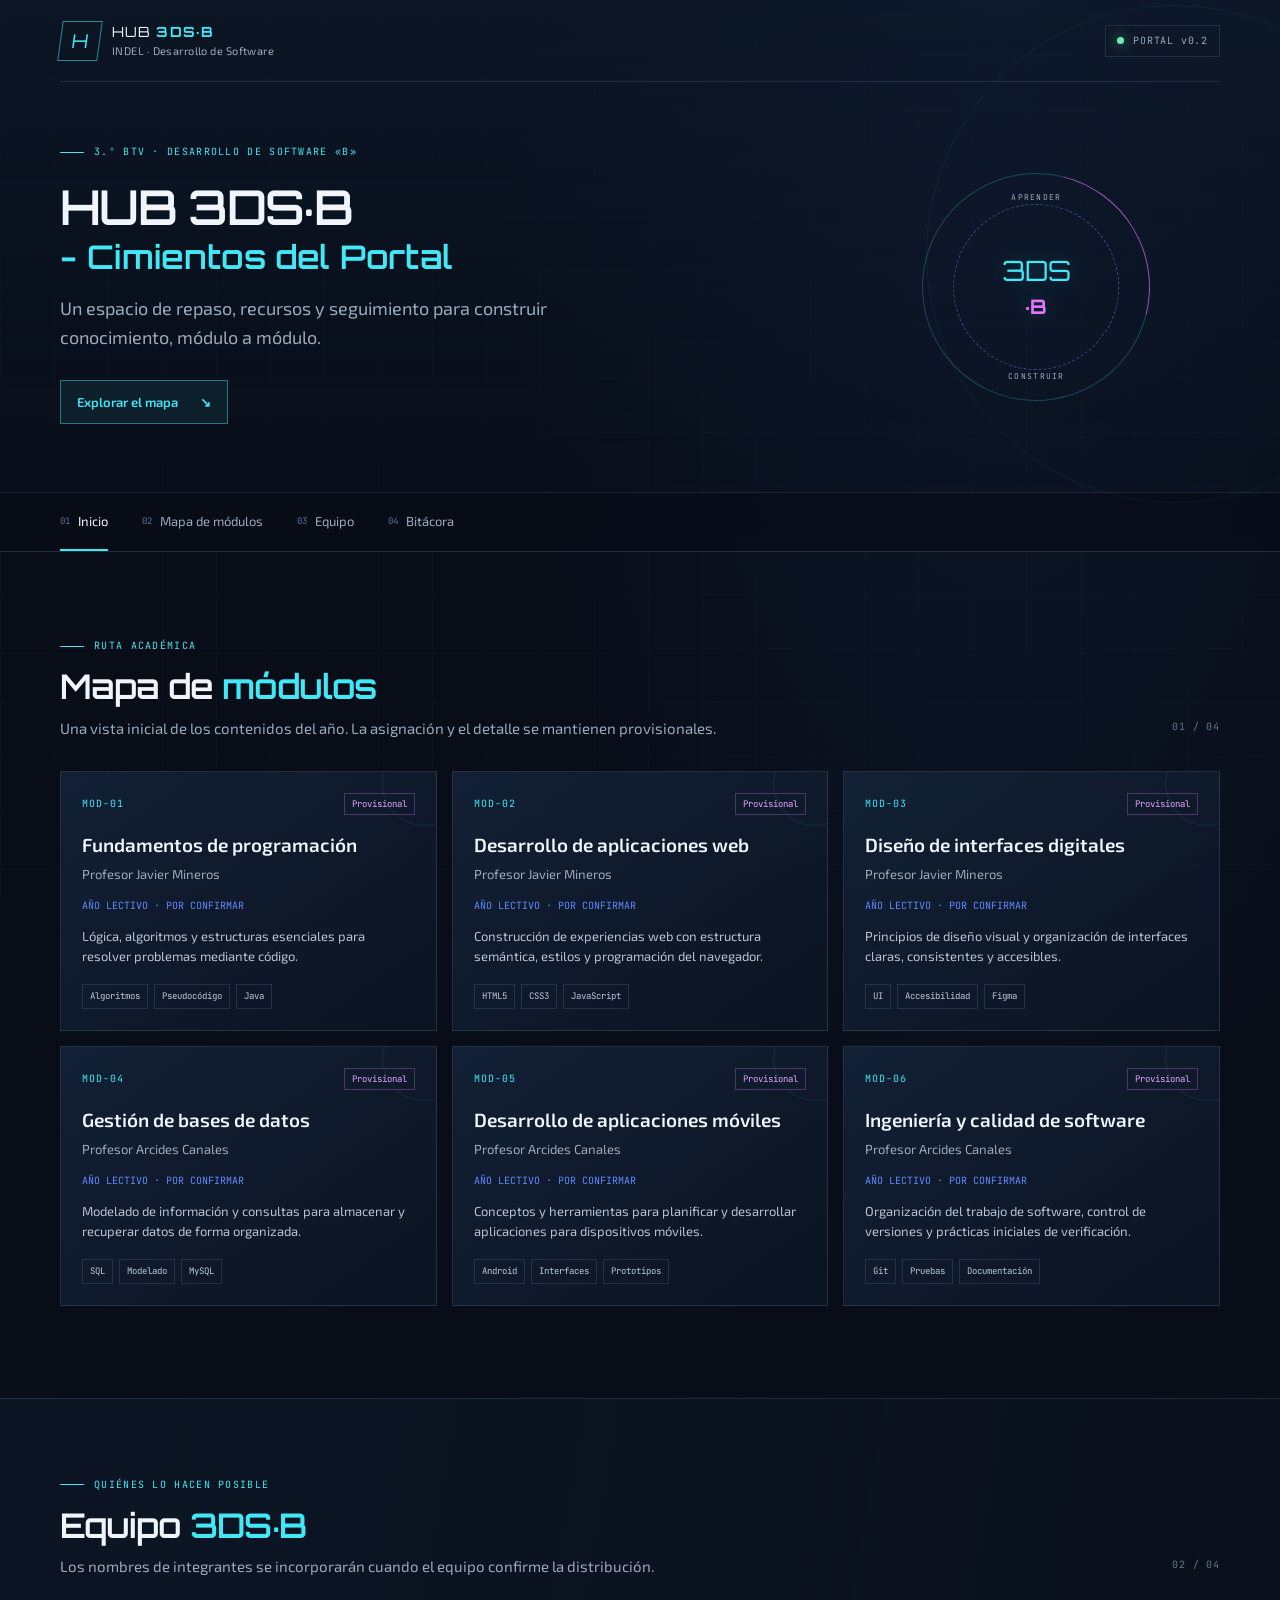
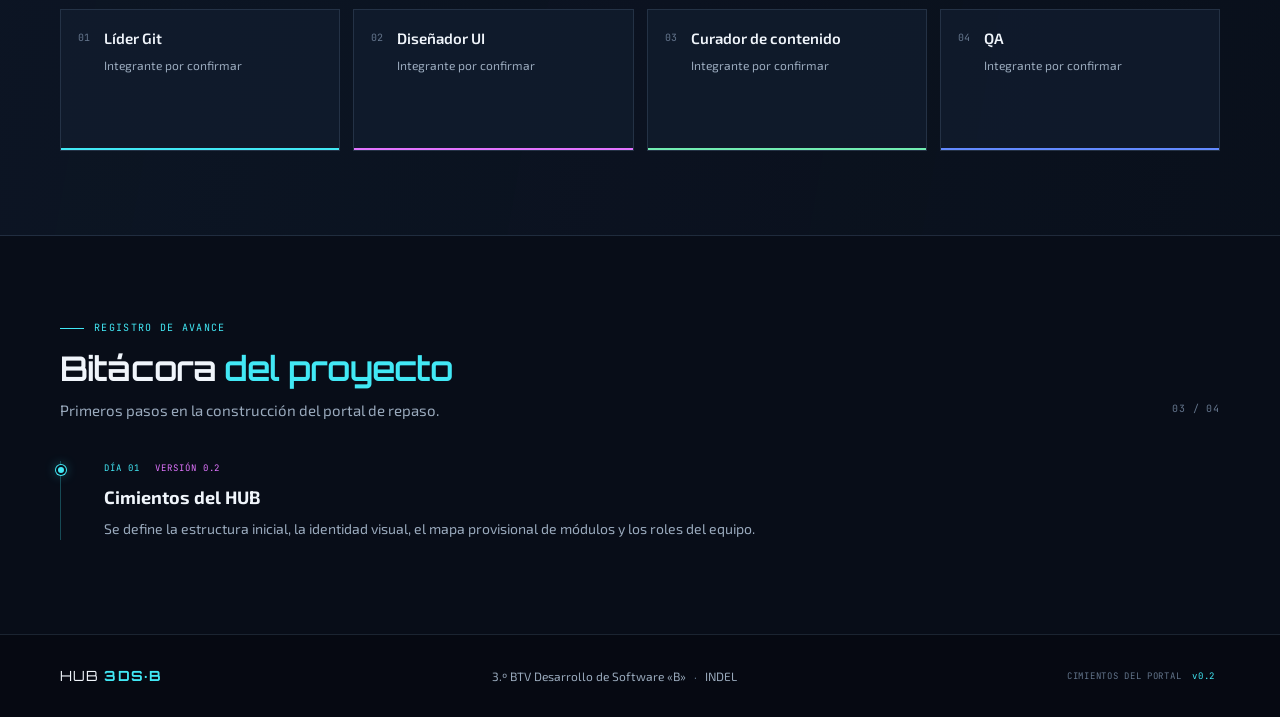
==== index.html @ ce1f5f28 "feat: crea portal Cimientos del HUB v0.2" ====
<!doctype html>
<html lang="es">
<head>
  <meta charset="utf-8">
  <meta name="viewport" content="width=device-width, initial-scale=1">
  <meta name="description" content="Portal de repaso y mapa de módulos para 3.º BTV Desarrollo de Software B, INDEL.">
  <meta name="theme-color" content="#080d18">
  <title>HUB 3DS·B - Cimientos del Portal</title>
  <link rel="preconnect" href="https://fonts.googleapis.com">
  <link rel="preconnect" href="https://fonts.gstatic.com" crossorigin>
  <link href="https://fonts.googleapis.com/css2?family=Exo+2:wght@400;500;600;700;800&family=JetBrains+Mono:wght@400;500;600&family=Orbitron:wght@500;600;700&display=swap" rel="stylesheet">
  <link rel="stylesheet" href="css/styles.css">
  <script src="data/modulos.js" defer></script>
  <script src="js/app.js" defer></script>
</head>
<body>
  <header class="site-header" id="inicio">
    <div class="topbar shell">
      <a class="brand" href="#inicio" aria-label="HUB 3DS·B, inicio">
        <span class="brand-mark" aria-hidden="true">H</span>
        <span class="brand-copy">
          <span class="brand-name">HUB <strong>3DS·B</strong></span>
          <span class="brand-school">INDEL · Desarrollo de Software</span>
        </span>
      </a>
      <span class="version-chip"><span class="status-dot" aria-hidden="true"></span> PORTAL v0.2</span>
    </div>

    <div class="hero shell">
      <div class="hero-copy">
        <p class="eyebrow"><span class="eyebrow-line" aria-hidden="true"></span> 3.º BTV · DESARROLLO DE SOFTWARE «B»</p>
        <h1>HUB 3DS·B <span>- Cimientos del Portal</span></h1>
        <p class="hero-intro">Un espacio de repaso, recursos y seguimiento para construir conocimiento, módulo a módulo.</p>
        <a class="primary-link" href="#mapa-modulos">Explorar el mapa <span aria-hidden="true">↘</span></a>
      </div>
      <div class="hero-orbit" aria-hidden="true">
        <div class="orbit orbit-outer"></div>
        <div class="orbit orbit-inner"></div>
        <span class="orbit-core">3DS<br><b>·B</b></span>
        <span class="orbit-label orbit-label-top">APRENDER</span>
        <span class="orbit-label orbit-label-bottom">CONSTRUIR</span>
      </div>
    </div>

    <nav class="main-nav" aria-label="Navegación principal">
      <div class="shell nav-inner">
        <a class="nav-link active" href="#inicio"><span>01</span> Inicio</a>
        <a class="nav-link" href="#mapa-modulos"><span>02</span> Mapa de módulos</a>
        <a class="nav-link" href="#equipo"><span>03</span> Equipo</a>
        <a class="nav-link" href="#bitacora"><span>04</span> Bitácora</a>
      </div>
    </nav>
  </header>

  <main>
    <section class="modules-section shell" id="mapa-modulos" aria-labelledby="modules-title">
      <div class="section-heading">
        <div>
          <p class="eyebrow"><span class="eyebrow-line" aria-hidden="true"></span> RUTA ACADÉMICA</p>
          <h2 id="modules-title">Mapa de <span>módulos</span></h2>
          <p class="section-description">Una vista inicial de los contenidos del año. La asignación y el detalle se mantienen provisionales.</p>
        </div>
        <span class="section-index" aria-hidden="true">01 / 04</span>
      </div>
      <div class="module-grid" id="contenedor-modulos" aria-live="polite">
        <p class="loading-message">Cargando módulos...</p>
      </div>
    </section>

    <section class="team-section" id="equipo" aria-labelledby="team-title">
      <div class="shell">
        <div class="section-heading">
          <div>
            <p class="eyebrow"><span class="eyebrow-line" aria-hidden="true"></span> QUIÉNES LO HACEN POSIBLE</p>
            <h2 id="team-title">Equipo <span>3DS·B</span></h2>
            <p class="section-description">Los nombres de integrantes se incorporarán cuando el equipo confirme la distribución.</p>
          </div>
          <span class="section-index" aria-hidden="true">02 / 04</span>
        </div>
        <div class="team-grid">
          <article class="team-card">
            <span class="team-number">01</span>
            <div><h3>Líder Git</h3><p>Integrante por confirmar</p></div>
            <span class="team-accent accent-cyan" aria-hidden="true"></span>
          </article>
          <article class="team-card">
            <span class="team-number">02</span>
            <div><h3>Diseñador UI</h3><p>Integrante por confirmar</p></div>
            <span class="team-accent accent-magenta" aria-hidden="true"></span>
          </article>
          <article class="team-card">
            <span class="team-number">03</span>
            <div><h3>Curador de contenido</h3><p>Integrante por confirmar</p></div>
            <span class="team-accent accent-green" aria-hidden="true"></span>
          </article>
          <article class="team-card">
            <span class="team-number">04</span>
            <div><h3>QA</h3><p>Integrante por confirmar</p></div>
            <span class="team-accent accent-blue" aria-hidden="true"></span>
          </article>
        </div>
      </div>
    </section>

    <section class="log-section shell" id="bitacora" aria-labelledby="log-title">
      <div class="section-heading">
        <div>
          <p class="eyebrow"><span class="eyebrow-line" aria-hidden="true"></span> REGISTRO DE AVANCE</p>
          <h2 id="log-title">Bitácora <span>del proyecto</span></h2>
          <p class="section-description">Primeros pasos en la construcción del portal de repaso.</p>
        </div>
        <span class="section-index" aria-hidden="true">03 / 04</span>
      </div>
      <ol class="timeline">
        <li class="timeline-entry">
          <span class="timeline-marker" aria-hidden="true"></span>
          <div class="timeline-meta"><span>DÍA 01</span><span>VERSIÓN 0.2</span></div>
          <h3>Cimientos del HUB</h3>
          <p>Se define la estructura inicial, la identidad visual, el mapa provisional de módulos y los roles del equipo.</p>
        </li>
      </ol>
    </section>
  </main>

  <footer class="site-footer">
    <div class="shell footer-inner">
      <a class="footer-brand" href="#inicio">HUB <strong>3DS·B</strong></a>
      <p>3.º BTV Desarrollo de Software «B» <span aria-hidden="true">·</span> INDEL</p>
      <p class="footer-version">CIMIENTOS DEL PORTAL <span>v0.2</span></p>
    </div>
  </footer>
</body>
</html>
---- css/styles.css ----
:root {
  color-scheme: dark;
  --color-bg: #080d18;
  --color-bg-soft: #0c1422;
  --color-surface: #101b2c;
  --color-surface-raised: #142238;
  --color-line: rgba(144, 176, 210, 0.16);
  --color-text: #f0f5fb;
  --color-muted: #9aaabd;
  --color-dim: #64758c;
  --color-cyan: #42e8f5;
  --color-blue: #638aff;
  --color-magenta: #e275ff;
  --color-green: #72edb2;
  --font-display: "Orbitron", "Exo 2", sans-serif;
  --font-body: "Exo 2", sans-serif;
  --font-mono: "JetBrains Mono", monospace;
  --shell-width: 1160px;
}

* {
  box-sizing: border-box;
}

html {
  scroll-behavior: smooth;
  scroll-padding-top: 24px;
}

body {
  min-width: 320px;
  margin: 0;
  background:
    radial-gradient(ellipse at 78% 6%, rgba(52, 94, 168, 0.13), transparent 31rem),
    var(--color-bg);
  color: var(--color-text);
  font-family: var(--font-body);
  font-size: 16px;
  line-height: 1.6;
}

body::before {
  position: fixed;
  z-index: -1;
  background-image: linear-gradient(rgba(107, 151, 196, 0.025) 1px, transparent 1px), linear-gradient(90deg, rgba(107, 151, 196, 0.025) 1px, transparent 1px);
  background-size: 54px 54px;
  content: "";
  inset: 0;
  pointer-events: none;
}

a {
  color: inherit;
}

.shell {
  width: min(var(--shell-width), calc(100% - 48px));
  margin-inline: auto;
}

.site-header {
  position: relative;
  overflow: hidden;
  border-bottom: 1px solid var(--color-line);
  background: linear-gradient(180deg, rgba(14, 26, 43, 0.68), rgba(8, 13, 24, 0.25));
}

.site-header::after {
  position: absolute;
  right: -9rem;
  bottom: 3rem;
  width: 31rem;
  height: 31rem;
  border: 1px solid rgba(66, 232, 245, 0.06);
  border-radius: 50%;
  content: "";
  pointer-events: none;
}

.topbar,
.nav-inner,
.footer-inner {
  display: flex;
  align-items: center;
  justify-content: space-between;
}

.topbar {
  min-height: 82px;
  border-bottom: 1px solid var(--color-line);
}

.brand {
  display: inline-flex;
  align-items: center;
  gap: 12px;
  text-decoration: none;
}

.brand-mark {
  display: grid;
  width: 40px;
  height: 40px;
  border: 1px solid rgba(66, 232, 245, 0.55);
  color: var(--color-cyan);
  font-family: var(--font-display);
  font-size: 19px;
  place-items: center;
  transform: skew(-8deg);
}

.brand-copy {
  display: grid;
  line-height: 1.25;
}

.brand-name,
.footer-brand {
  font-family: var(--font-display);
  font-size: 14px;
  letter-spacing: 0.08em;
}

.brand-name strong,
.footer-brand strong {
  color: var(--color-cyan);
}

.brand-school {
  margin-top: 3px;
  color: var(--color-muted);
  font-size: 11px;
  letter-spacing: 0.04em;
}

.version-chip,
.eyebrow,
.section-index,
.module-id,
.module-status,
.module-period,
.module-badges,
.team-number,
.timeline-meta,
.footer-version {
  font-family: var(--font-mono);
}

.version-chip {
  display: inline-flex;
  align-items: center;
  gap: 9px;
  padding: 7px 11px;
  border: 1px solid var(--color-line);
  color: var(--color-muted);
  font-size: 10px;
  letter-spacing: 0.08em;
}

.status-dot {
  width: 7px;
  height: 7px;
  border-radius: 50%;
  background: var(--color-green);
  box-shadow: 0 0 12px rgba(114, 237, 178, 0.75);
}

.hero {
  position: relative;
  display: flex;
  min-height: 390px;
  align-items: center;
  justify-content: space-between;
  padding-block: 62px 68px;
}

.hero-copy {
  position: relative;
  z-index: 1;
  max-width: 720px;
}

.eyebrow {
  display: flex;
  align-items: center;
  gap: 10px;
  margin: 0 0 17px;
  color: var(--color-cyan);
  font-size: 10px;
  letter-spacing: 0.13em;
}

.eyebrow-line {
  width: 24px;
  height: 1px;
  background: currentColor;
}

h1,
h2,
h3,
p {
  margin-top: 0;
}

h1 {
  max-width: 720px;
  margin-bottom: 17px;
  font-family: var(--font-display);
  font-size: clamp(30px, 4vw, 48px);
  font-weight: 600;
  letter-spacing: -0.035em;
  line-height: 1.24;
}

h1 span {
  display: block;
  color: var(--color-cyan);
  font-size: 0.68em;
  letter-spacing: 0.005em;
}

.hero-intro {
  max-width: 560px;
  margin-bottom: 28px;
  color: var(--color-muted);
  font-size: 18px;
}

.primary-link {
  display: inline-flex;
  align-items: center;
  gap: 22px;
  padding: 11px 16px;
  border: 1px solid rgba(66, 232, 245, 0.45);
  background: rgba(66, 232, 245, 0.07);
  color: var(--color-cyan);
  font-size: 13px;
  font-weight: 600;
  text-decoration: none;
  transition: background 160ms ease, border-color 160ms ease;
}

.primary-link:hover,
.primary-link:focus-visible {
  border-color: var(--color-cyan);
  background: rgba(66, 232, 245, 0.14);
}

.hero-orbit {
  position: absolute;
  top: 50%;
  right: 6%;
  display: grid;
  width: 228px;
  height: 228px;
  color: var(--color-cyan);
  place-items: center;
  transform: translateY(-50%);
}

.orbit {
  position: absolute;
  border: 1px solid rgba(66, 232, 245, 0.25);
  border-radius: 50%;
}

.orbit-outer {
  width: 100%;
  height: 100%;
  border-right-color: rgba(226, 117, 255, 0.65);
  transform: rotate(-31deg);
}

.orbit-inner {
  width: 73%;
  height: 73%;
  border-style: dashed;
  border-color: rgba(99, 138, 255, 0.48);
  transform: rotate(38deg);
}

.orbit-core {
  z-index: 1;
  font-family: var(--font-display);
  font-size: 28px;
  line-height: 1.2;
  text-align: center;
  text-shadow: 0 0 25px rgba(66, 232, 245, 0.3);
}

.orbit-core b {
  color: var(--color-magenta);
  font-size: 20px;
}

.orbit-label {
  position: absolute;
  color: var(--color-muted);
  font-family: var(--font-mono);
  font-size: 8px;
  letter-spacing: 0.16em;
}

.orbit-label-top {
  top: 18px;
}

.orbit-label-bottom {
  bottom: 18px;
}

.main-nav {
  border-top: 1px solid var(--color-line);
  background: rgba(8, 13, 24, 0.74);
}

.nav-inner {
  justify-content: flex-start;
  gap: 34px;
  min-height: 58px;
}

.nav-link {
  display: inline-flex;
  align-items: center;
  gap: 8px;
  min-height: 58px;
  border-bottom: 2px solid transparent;
  color: var(--color-muted);
  font-size: 13px;
  text-decoration: none;
  transition: color 160ms ease, border-color 160ms ease;
}

.nav-link span {
  color: var(--color-dim);
  font-family: var(--font-mono);
  font-size: 9px;
}

.nav-link:hover,
.nav-link:focus-visible,
.nav-link.active {
  border-bottom-color: var(--color-cyan);
  color: var(--color-text);
}

.modules-section {
  padding-block: 86px 92px;
}

.section-heading {
  display: flex;
  align-items: flex-end;
  justify-content: space-between;
  gap: 24px;
  margin-bottom: 31px;
}

.section-heading .eyebrow {
  margin-bottom: 11px;
}

h2 {
  margin-bottom: 8px;
  font-family: var(--font-display);
  font-size: clamp(25px, 3vw, 34px);
  font-weight: 600;
  letter-spacing: -0.025em;
  line-height: 1.25;
}

h2 span {
  color: var(--color-cyan);
}

.section-description {
  max-width: 660px;
  margin-bottom: 0;
  color: var(--color-muted);
  font-size: 15px;
}

.section-index {
  padding-bottom: 5px;
  color: var(--color-dim);
  font-size: 10px;
  letter-spacing: 0.08em;
  white-space: nowrap;
}

.module-grid {
  display: grid;
  grid-template-columns: repeat(3, minmax(0, 1fr));
  gap: 15px;
}

.module-card {
  position: relative;
  display: flex;
  min-height: 260px;
  flex-direction: column;
  padding: 21px;
  overflow: hidden;
  border: 1px solid var(--color-line);
  background: linear-gradient(145deg, rgba(19, 34, 55, 0.94), rgba(12, 20, 34, 0.94));
  transition: border-color 180ms ease, transform 180ms ease, background 180ms ease;
}

.module-card::after {
  position: absolute;
  top: -30px;
  right: -30px;
  width: 82px;
  height: 82px;
  border: 1px solid rgba(66, 232, 245, 0.1);
  border-radius: 50%;
  content: "";
  pointer-events: none;
}

.module-card:hover {
  border-color: rgba(66, 232, 245, 0.43);
  background: linear-gradient(145deg, rgba(22, 42, 68, 0.98), rgba(12, 20, 34, 0.98));
  transform: translateY(-3px);
}

.module-card-head {
  display: flex;
  align-items: center;
  justify-content: space-between;
  gap: 12px;
  margin-bottom: 18px;
}

.module-id {
  color: var(--color-cyan);
  font-size: 10px;
  letter-spacing: 0.1em;
}

.module-status {
  padding: 3px 7px;
  border: 1px solid rgba(226, 117, 255, 0.3);
  color: #e6a2ff;
  font-size: 9px;
}

.module-card h3 {
  margin-bottom: 7px;
  font-size: 19px;
  font-weight: 600;
  line-height: 1.25;
}

.module-teacher {
  margin-bottom: 13px;
  color: var(--color-muted);
  font-size: 13px;
}

.module-period {
  width: fit-content;
  margin-bottom: 12px;
  color: var(--color-blue);
  font-size: 10px;
}

.module-description {
  margin-bottom: 17px;
  color: #b6c3d2;
  font-size: 13px;
  line-height: 1.55;
}

.module-badges {
  display: flex;
  flex-wrap: wrap;
  gap: 6px;
  margin: auto 0 0;
  padding: 0;
  list-style: none;
}

.module-badges li {
  padding: 4px 7px;
  border: 1px solid rgba(144, 176, 210, 0.17);
  color: #b9c9dc;
  font-size: 9px;
}

.loading-message,
.empty-message {
  grid-column: 1 / -1;
  margin: 0;
  padding: 20px;
  border: 1px dashed var(--color-line);
  color: var(--color-muted);
}

.team-section {
  padding-block: 78px 84px;
  border-block: 1px solid var(--color-line);
  background: linear-gradient(100deg, rgba(13, 22, 37, 0.94), rgba(10, 17, 29, 0.8));
}

.team-grid {
  display: grid;
  grid-template-columns: repeat(4, minmax(0, 1fr));
  gap: 13px;
}

.team-card {
  position: relative;
  display: flex;
  min-height: 142px;
  align-items: flex-start;
  gap: 14px;
  padding: 20px 17px;
  overflow: hidden;
  border: 1px solid var(--color-line);
  background: rgba(17, 29, 47, 0.78);
}

.team-number {
  color: var(--color-dim);
  font-size: 10px;
}

.team-card h3 {
  margin: -4px 0 6px;
  font-size: 15px;
  font-weight: 600;
}

.team-card p {
  margin-bottom: 0;
  color: var(--color-muted);
  font-size: 12px;
}

.team-accent {
  position: absolute;
  right: 0;
  bottom: 0;
  left: 0;
  height: 2px;
}

.accent-cyan { background: var(--color-cyan); }
.accent-magenta { background: var(--color-magenta); }
.accent-green { background: var(--color-green); }
.accent-blue { background: var(--color-blue); }

.log-section {
  padding-block: 84px 94px;
}

.timeline {
  position: relative;
  max-width: 760px;
  margin: 39px 0 0;
  padding: 0 0 0 25px;
  border-left: 1px solid rgba(66, 232, 245, 0.28);
  list-style: none;
}

.timeline-entry {
  position: relative;
  padding: 0 0 0 18px;
}

.timeline-marker {
  position: absolute;
  top: 4px;
  left: -30px;
  width: 10px;
  height: 10px;
  border: 2px solid var(--color-bg);
  border-radius: 50%;
  background: var(--color-cyan);
  box-shadow: 0 0 0 1px var(--color-cyan), 0 0 12px rgba(66, 232, 245, 0.4);
}

.timeline-meta {
  display: flex;
  gap: 16px;
  margin-bottom: 8px;
  color: var(--color-cyan);
  font-size: 9px;
  letter-spacing: 0.1em;
}

.timeline-meta span + span {
  color: var(--color-magenta);
}

.timeline-entry h3 {
  margin-bottom: 6px;
  font-size: 18px;
}

.timeline-entry p {
  max-width: 680px;
  margin-bottom: 0;
  color: var(--color-muted);
  font-size: 14px;
}

.site-footer {
  border-top: 1px solid var(--color-line);
  background: rgba(6, 10, 18, 0.88);
}

.footer-inner {
  min-height: 82px;
  gap: 20px;
}

.footer-brand {
  text-decoration: none;
}

.footer-inner p {
  margin-bottom: 0;
  color: var(--color-muted);
  font-size: 12px;
}

.footer-inner p span {
  margin-inline: 5px;
  color: var(--color-dim);
}

.footer-version {
  color: var(--color-dim) !important;
  font-size: 9px !important;
  letter-spacing: 0.08em;
}

.footer-version span {
  color: var(--color-cyan) !important;
}

@media (max-width: 900px) {
  .hero-orbit {
    right: 2%;
    width: 180px;
    height: 180px;
    opacity: 0.72;
  }

  .hero-copy {
    max-width: 610px;
  }

  .module-grid {
    grid-template-columns: repeat(2, minmax(0, 1fr));
  }

  .team-grid {
    grid-template-columns: repeat(2, minmax(0, 1fr));
  }
}

@media (max-width: 620px) {
  .shell {
    width: min(var(--shell-width), calc(100% - 32px));
  }

  .topbar {
    min-height: 70px;
  }

  .brand-school {
    font-size: 10px;
  }

  .version-chip {
    padding: 6px 8px;
    font-size: 8px;
  }

  .hero {
    min-height: 355px;
    padding-block: 53px 57px;
  }

  .hero-orbit {
    top: auto;
    right: 0;
    bottom: 23px;
    width: 115px;
    height: 115px;
    opacity: 0.37;
    transform: none;
  }

  .orbit-core {
    font-size: 20px;
  }

  .orbit-core b {
    font-size: 15px;
  }

  .orbit-label {
    font-size: 6px;
  }

  .orbit-label-top { top: 9px; }
  .orbit-label-bottom { bottom: 9px; }

  h1 {
    max-width: 500px;
    font-size: clamp(27px, 8vw, 38px);
  }

  .hero-intro {
    max-width: 460px;
    font-size: 16px;
  }

  .nav-inner {
    justify-content: space-between;
    gap: 10px;
    min-height: 54px;
    overflow-x: auto;
  }

  .nav-link {
    min-height: 54px;
    gap: 5px;
    font-size: 12px;
    white-space: nowrap;
  }

  .nav-link span {
    font-size: 8px;
  }

  .modules-section,
  .log-section {
    padding-block: 62px;
  }

  .team-section {
    padding-block: 62px;
  }

  .section-heading {
    align-items: flex-start;
    margin-bottom: 24px;
  }

  .section-index {
    padding-top: 4px;
    font-size: 8px;
  }

  .section-description {
    font-size: 14px;
  }

  .module-grid {
    grid-template-columns: 1fr;
    gap: 11px;
  }

  .module-card {
    min-height: 0;
    padding: 18px;
  }

  .team-grid {
    grid-template-columns: 1fr;
    gap: 10px;
  }

  .team-card {
    min-height: 105px;
  }

  .footer-inner {
    min-height: 0;
    flex-wrap: wrap;
    justify-content: flex-start;
    gap: 8px 18px;
    padding-block: 20px;
  }

  .footer-inner p {
    width: 100%;
  }
}

@media (prefers-reduced-motion: reduce) {
  *,
  *::before,
  *::after {
    scroll-behavior: auto !important;
    transition-duration: 0.01ms !important;
  }
}
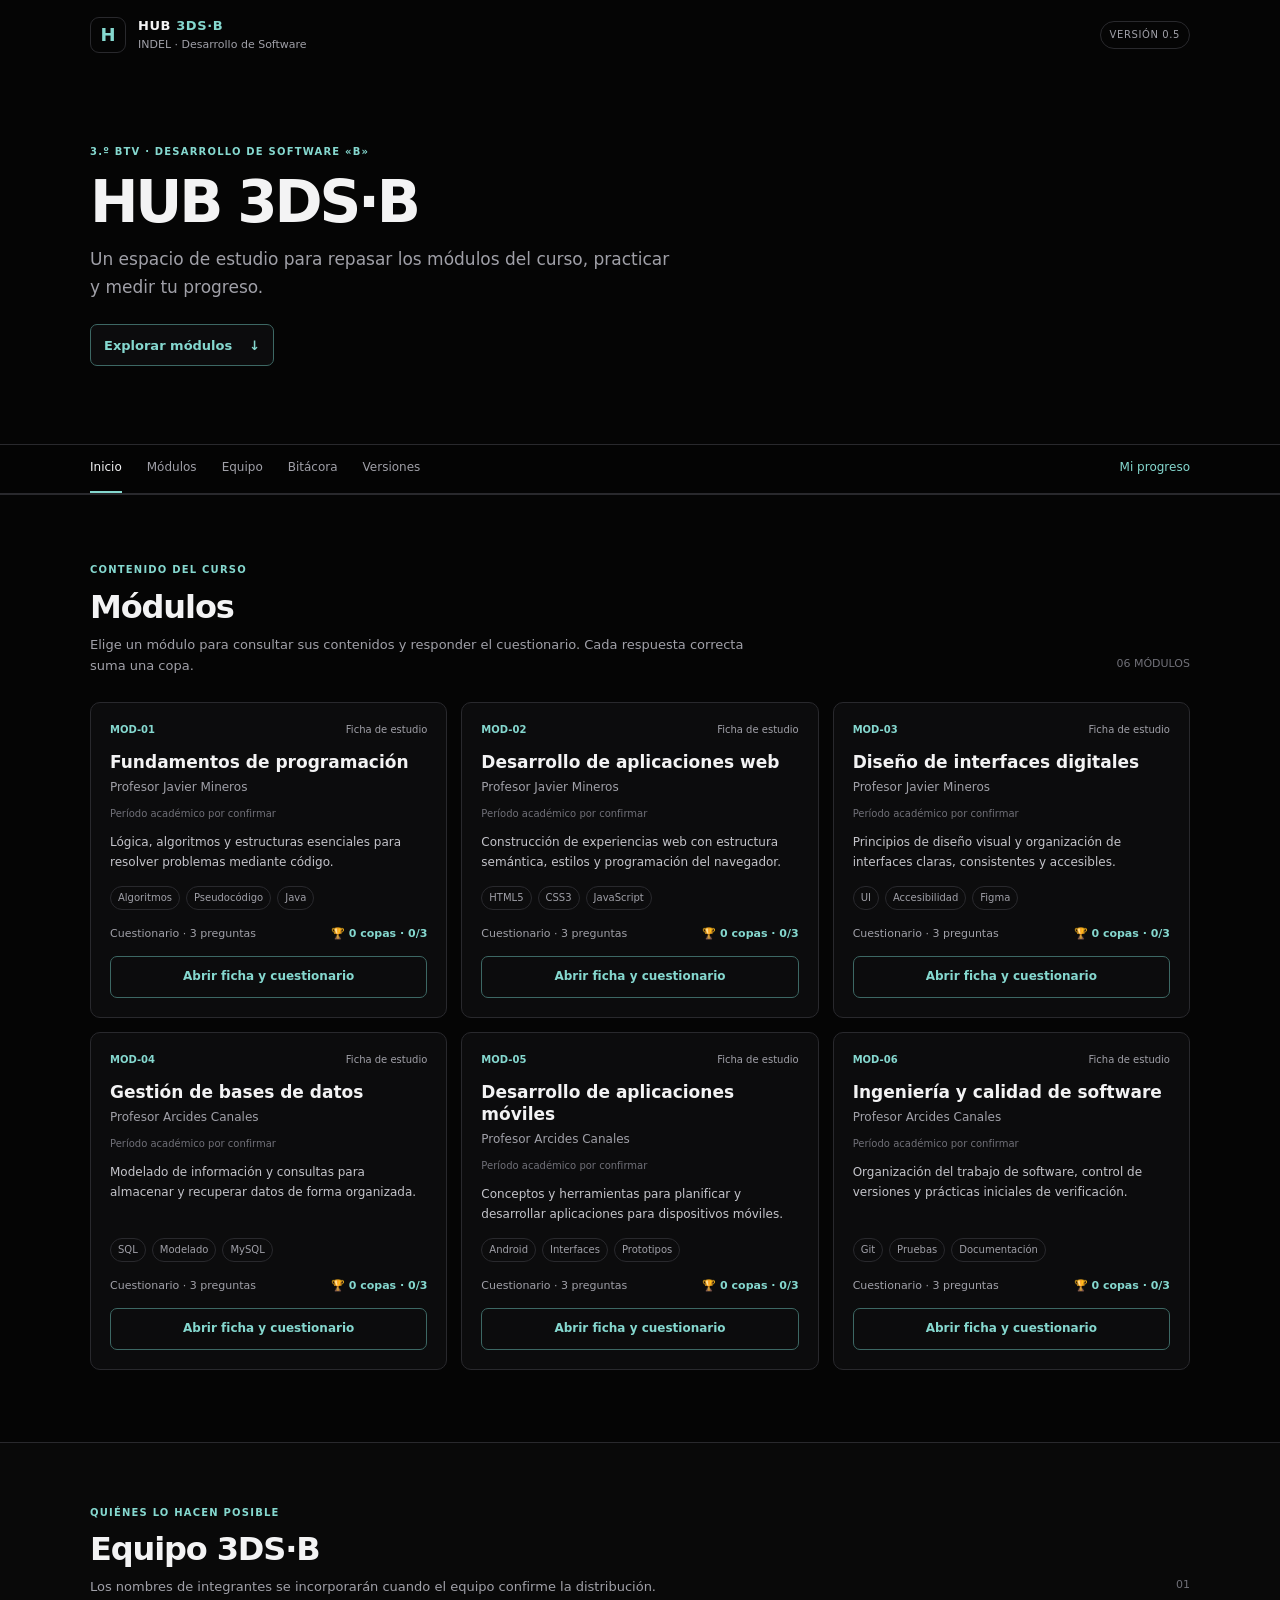
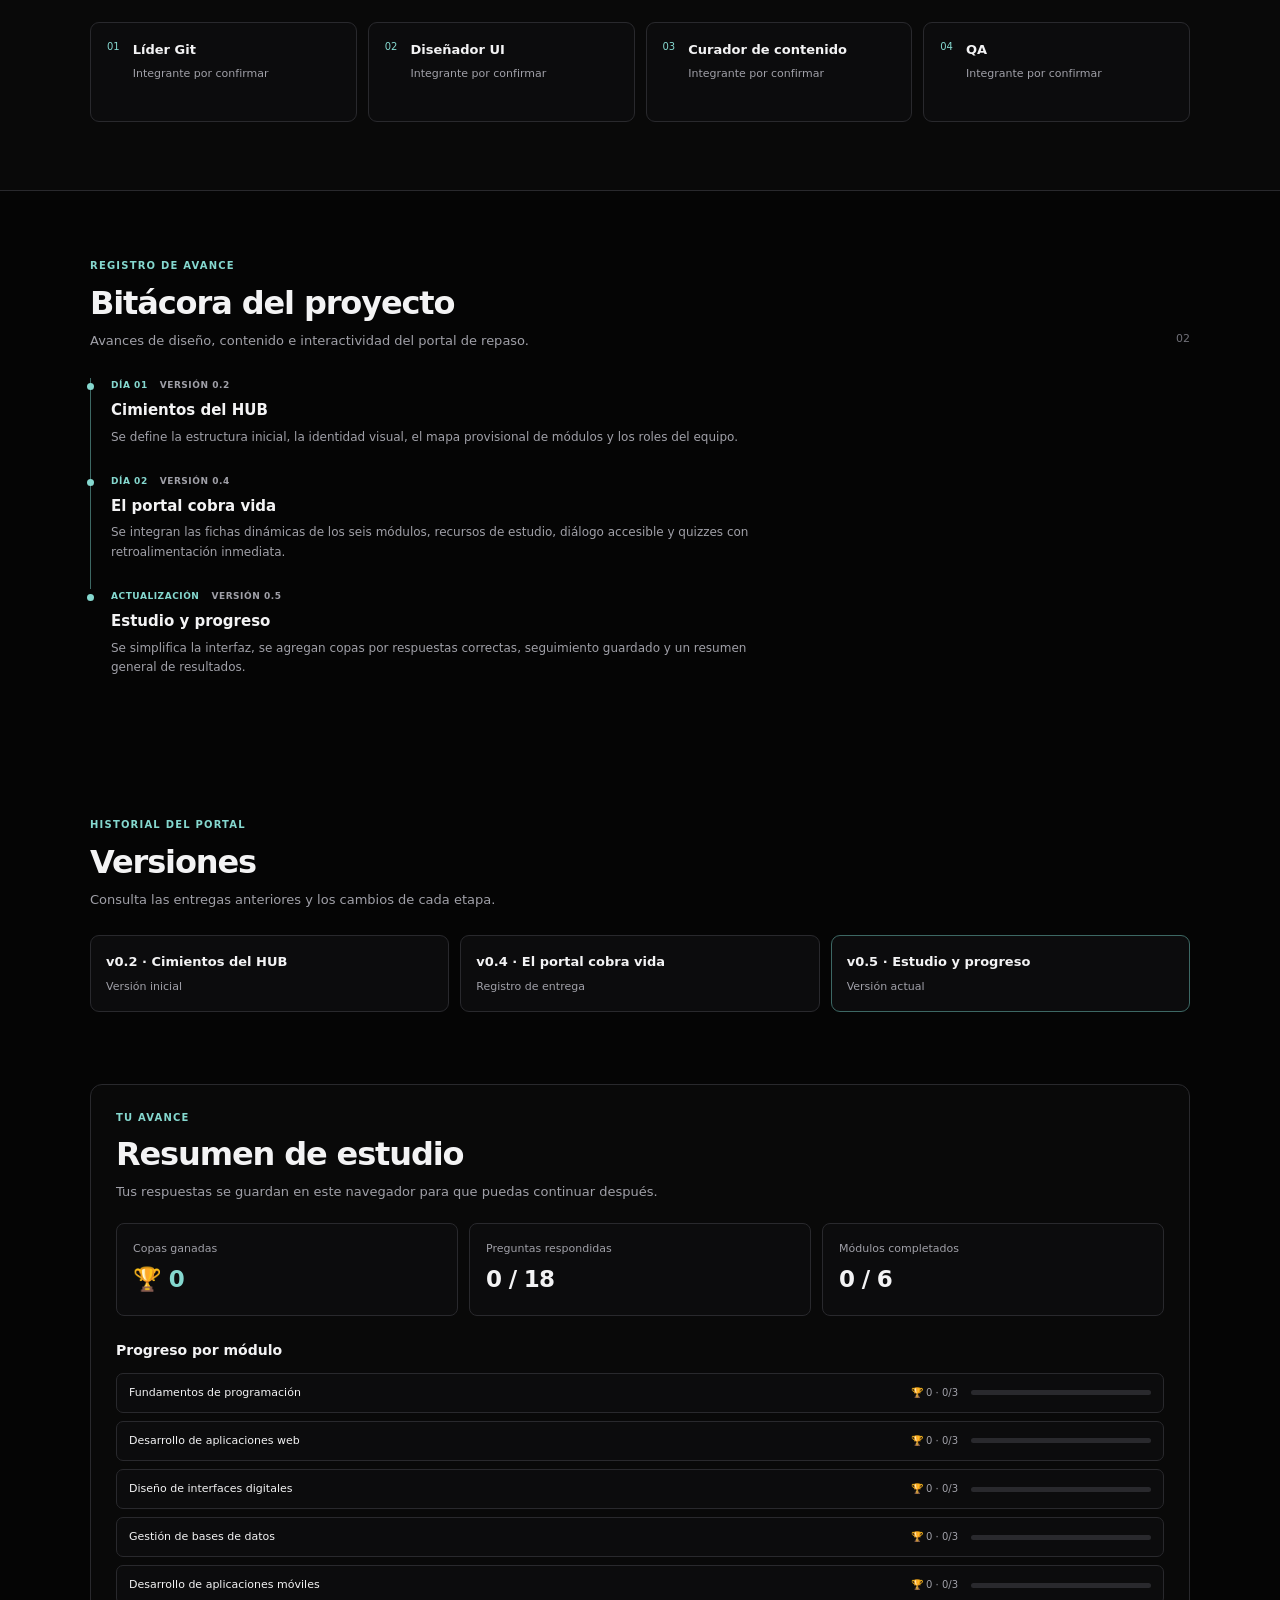
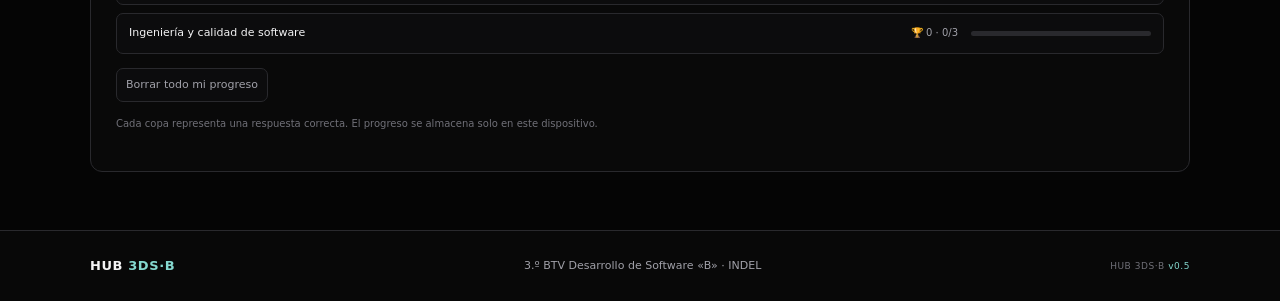
==== commit a9890afc: "feat: publica HUB 3DS-B v0.5 Co-authored-by: Copilot <223556219+Copilot@users.noreply.github.com>" ====
--- a/index.html
+++ b/index.html
@@ -4,11 +4,8 @@
   <meta charset="utf-8">
   <meta name="viewport" content="width=device-width, initial-scale=1">
   <meta name="description" content="Portal de repaso y mapa de módulos para 3.º BTV Desarrollo de Software B, INDEL.">
-  <meta name="theme-color" content="#080d18">
-  <title>HUB 3DS·B - Cimientos del Portal</title>
-  <link rel="preconnect" href="https://fonts.googleapis.com">
-  <link rel="preconnect" href="https://fonts.gstatic.com" crossorigin>
-  <link href="https://fonts.googleapis.com/css2?family=Exo+2:wght@400;500;600;700;800&family=JetBrains+Mono:wght@400;500;600&family=Orbitron:wght@500;600;700&display=swap" rel="stylesheet">
+  <meta name="theme-color" content="#050505">
+  <title>HUB 3DS·B | Repaso de módulos</title>
   <link rel="stylesheet" href="css/styles.css">
   <script src="data/modulos.js" defer></script>
   <script src="js/app.js" defer></script>
@@ -23,31 +20,26 @@
           <span class="brand-school">INDEL · Desarrollo de Software</span>
         </span>
       </a>
-      <span class="version-chip"><span class="status-dot" aria-hidden="true"></span> PORTAL v0.2</span>
+      <span class="version-chip">VERSIÓN 0.5</span>
     </div>
 
     <div class="hero shell">
       <div class="hero-copy">
-        <p class="eyebrow"><span class="eyebrow-line" aria-hidden="true"></span> 3.º BTV · DESARROLLO DE SOFTWARE «B»</p>
-        <h1>HUB 3DS·B <span>- Cimientos del Portal</span></h1>
-        <p class="hero-intro">Un espacio de repaso, recursos y seguimiento para construir conocimiento, módulo a módulo.</p>
-        <a class="primary-link" href="#mapa-modulos">Explorar el mapa <span aria-hidden="true">↘</span></a>
-      </div>
-      <div class="hero-orbit" aria-hidden="true">
-        <div class="orbit orbit-outer"></div>
-        <div class="orbit orbit-inner"></div>
-        <span class="orbit-core">3DS<br><b>·B</b></span>
-        <span class="orbit-label orbit-label-top">APRENDER</span>
-        <span class="orbit-label orbit-label-bottom">CONSTRUIR</span>
+        <p class="eyebrow">3.º BTV · DESARROLLO DE SOFTWARE «B»</p>
+        <h1>HUB 3DS·B</h1>
+        <p class="hero-intro">Un espacio de estudio para repasar los módulos del curso, practicar y medir tu progreso.</p>
+        <a class="primary-link" href="#mapa-modulos">Explorar módulos <span aria-hidden="true">↓</span></a>
       </div>
     </div>
 
     <nav class="main-nav" aria-label="Navegación principal">
       <div class="shell nav-inner">
-        <a class="nav-link active" href="#inicio"><span>01</span> Inicio</a>
-        <a class="nav-link" href="#mapa-modulos"><span>02</span> Mapa de módulos</a>
-        <a class="nav-link" href="#equipo"><span>03</span> Equipo</a>
-        <a class="nav-link" href="#bitacora"><span>04</span> Bitácora</a>
+        <a class="nav-link active" href="#inicio">Inicio</a>
+        <a class="nav-link" href="#mapa-modulos">Módulos</a>
+        <a class="nav-link" href="#equipo">Equipo</a>
+        <a class="nav-link" href="#bitacora">Bitácora</a>
+        <a class="nav-link" href="#versiones">Versiones</a>
+        <a class="nav-link nav-progress" href="#resumen">Mi progreso</a>
       </div>
     </nav>
   </header>
@@ -56,11 +48,11 @@
     <section class="modules-section shell" id="mapa-modulos" aria-labelledby="modules-title">
       <div class="section-heading">
         <div>
-          <p class="eyebrow"><span class="eyebrow-line" aria-hidden="true"></span> RUTA ACADÉMICA</p>
-          <h2 id="modules-title">Mapa de <span>módulos</span></h2>
-          <p class="section-description">Una vista inicial de los contenidos del año. La asignación y el detalle se mantienen provisionales.</p>
+          <p class="eyebrow">CONTENIDO DEL CURSO</p>
+          <h2 id="modules-title">Módulos</h2>
+          <p class="section-description">Elige un módulo para consultar sus contenidos y responder el cuestionario. Cada respuesta correcta suma una copa.</p>
         </div>
-        <span class="section-index" aria-hidden="true">01 / 04</span>
+        <span class="section-index" id="modules-count"></span>
       </div>
       <div class="module-grid" id="contenedor-modulos" aria-live="polite">
         <p class="loading-message">Cargando módulos...</p>
@@ -71,11 +63,11 @@
       <div class="shell">
         <div class="section-heading">
           <div>
-            <p class="eyebrow"><span class="eyebrow-line" aria-hidden="true"></span> QUIÉNES LO HACEN POSIBLE</p>
-            <h2 id="team-title">Equipo <span>3DS·B</span></h2>
+            <p class="eyebrow">QUIÉNES LO HACEN POSIBLE</p>
+            <h2 id="team-title">Equipo 3DS·B</h2>
             <p class="section-description">Los nombres de integrantes se incorporarán cuando el equipo confirme la distribución.</p>
           </div>
-          <span class="section-index" aria-hidden="true">02 / 04</span>
+          <span class="section-index" aria-hidden="true">01</span>
         </div>
         <div class="team-grid">
           <article class="team-card">
@@ -105,11 +97,11 @@
     <section class="log-section shell" id="bitacora" aria-labelledby="log-title">
       <div class="section-heading">
         <div>
-          <p class="eyebrow"><span class="eyebrow-line" aria-hidden="true"></span> REGISTRO DE AVANCE</p>
-          <h2 id="log-title">Bitácora <span>del proyecto</span></h2>
-          <p class="section-description">Primeros pasos en la construcción del portal de repaso.</p>
+          <p class="eyebrow">REGISTRO DE AVANCE</p>
+          <h2 id="log-title">Bitácora del proyecto</h2>
+          <p class="section-description">Avances de diseño, contenido e interactividad del portal de repaso.</p>
         </div>
-        <span class="section-index" aria-hidden="true">03 / 04</span>
+        <span class="section-index" aria-hidden="true">02</span>
       </div>
       <ol class="timeline">
         <li class="timeline-entry">
@@ -118,15 +110,73 @@
           <h3>Cimientos del HUB</h3>
           <p>Se define la estructura inicial, la identidad visual, el mapa provisional de módulos y los roles del equipo.</p>
         </li>
+        <li class="timeline-entry">
+          <span class="timeline-marker" aria-hidden="true"></span>
+          <div class="timeline-meta"><span>DÍA 02</span><span>VERSIÓN 0.4</span></div>
+          <h3>El portal cobra vida</h3>
+          <p>Se integran las fichas dinámicas de los seis módulos, recursos de estudio, diálogo accesible y quizzes con retroalimentación inmediata.</p>
+        </li>
+        <li class="timeline-entry">
+          <span class="timeline-marker" aria-hidden="true"></span>
+          <div class="timeline-meta"><span>ACTUALIZACIÓN</span><span>VERSIÓN 0.5</span></div>
+          <h3>Estudio y progreso</h3>
+          <p>Se simplifica la interfaz, se agregan copas por respuestas correctas, seguimiento guardado y un resumen general de resultados.</p>
+        </li>
       </ol>
     </section>
+
+    <section class="versions-section shell" id="versiones" aria-labelledby="versions-title">
+      <div class="section-heading">
+        <div>
+          <p class="eyebrow">HISTORIAL DEL PORTAL</p>
+          <h2 id="versions-title">Versiones</h2>
+          <p class="section-description">Consulta las entregas anteriores y los cambios de cada etapa.</p>
+        </div>
+      </div>
+      <ol class="version-list" id="version-list">
+        <li><a href="versiones/v0.2/">v0.2 · Cimientos del HUB</a><span>Versión inicial</span></li>
+        <li><a href="versiones/v0.4/">v0.4 · El portal cobra vida</a><span>Registro de entrega</span></li>
+        <li class="version-current"><a href="#inicio">v0.5 · Estudio y progreso</a><span>Versión actual</span></li>
+      </ol>
+    </section>
+
+    <section class="summary-section shell" id="resumen" aria-labelledby="summary-title">
+      <div class="section-heading">
+        <div>
+          <p class="eyebrow">TU AVANCE</p>
+          <h2 id="summary-title">Resumen de estudio</h2>
+          <p class="section-description">Tus respuestas se guardan en este navegador para que puedas continuar después.</p>
+        </div>
+      </div>
+      <div class="summary-stats" id="resumen-estadisticas" aria-live="polite"></div>
+      <div class="summary-modules">
+        <h3>Progreso por módulo</h3>
+        <div id="resumen-modulos" class="summary-module-list" aria-live="polite"></div>
+      </div>
+      <p class="summary-note">Cada copa representa una respuesta correcta. El progreso se almacena solo en este dispositivo.</p>
+      <p class="summary-note" id="progress-save-status" aria-live="polite"></p>
+    </section>
   </main>
+
+  <dialog id="modal-ficha" aria-labelledby="modal-titulo" aria-describedby="modal-descripcion">
+    <div class="dialog-panel">
+      <header class="dialog-header">
+        <div>
+          <p class="eyebrow"><span class="eyebrow-line" aria-hidden="true"></span> FICHA DE MÓDULO</p>
+          <h2 id="modal-titulo">Detalle del módulo</h2>
+        </div>
+        <button class="dialog-close" id="modal-cerrar" type="button" aria-label="Cerrar ficha">×</button>
+      </header>
+      <p class="dialog-description" id="modal-descripcion">Resumen, aprendizajes, instrumentos, herramientas, recursos, evidencias y quiz del módulo seleccionado.</p>
+      <div class="ficha-content" id="contenido-ficha"></div>
+    </div>
+  </dialog>
 
   <footer class="site-footer">
     <div class="shell footer-inner">
       <a class="footer-brand" href="#inicio">HUB <strong>3DS·B</strong></a>
       <p>3.º BTV Desarrollo de Software «B» <span aria-hidden="true">·</span> INDEL</p>
-      <p class="footer-version">CIMIENTOS DEL PORTAL <span>v0.2</span></p>
+      <p class="footer-version">HUB 3DS·B <span>v0.5</span></p>
     </div>
   </footer>
 </body>
--- a/css/styles.css
+++ b/css/styles.css
@@ -1,21 +1,17 @@
 :root {
   color-scheme: dark;
-  --color-bg: #080d18;
-  --color-bg-soft: #0c1422;
-  --color-surface: #101b2c;
-  --color-surface-raised: #142238;
-  --color-line: rgba(144, 176, 210, 0.16);
-  --color-text: #f0f5fb;
-  --color-muted: #9aaabd;
-  --color-dim: #64758c;
-  --color-cyan: #42e8f5;
-  --color-blue: #638aff;
-  --color-magenta: #e275ff;
-  --color-green: #72edb2;
-  --font-display: "Orbitron", "Exo 2", sans-serif;
-  --font-body: "Exo 2", sans-serif;
-  --font-mono: "JetBrains Mono", monospace;
-  --shell-width: 1160px;
+  --background: #050505;
+  --surface: #0c0c0d;
+  --surface-raised: #121214;
+  --line: #29292d;
+  --text: #f3f3f4;
+  --muted: #a0a0a8;
+  --subtle: #707078;
+  --accent: #85d8cf;
+  --success: #8bd7a7;
+  --error: #f08a8a;
+  --shell: 1100px;
+  font-family: Inter, ui-sans-serif, system-ui, -apple-system, BlinkMacSystemFont, "Segoe UI", sans-serif;
 }
 
 * {
@@ -24,57 +20,39 @@
 
 html {
   scroll-behavior: smooth;
-  scroll-padding-top: 24px;
+  scroll-padding-top: 85px;
 }
 
 body {
   min-width: 320px;
   margin: 0;
-  background:
-    radial-gradient(ellipse at 78% 6%, rgba(52, 94, 168, 0.13), transparent 31rem),
-    var(--color-bg);
-  color: var(--color-text);
-  font-family: var(--font-body);
-  font-size: 16px;
-  line-height: 1.6;
-}
-
-body::before {
-  position: fixed;
-  z-index: -1;
-  background-image: linear-gradient(rgba(107, 151, 196, 0.025) 1px, transparent 1px), linear-gradient(90deg, rgba(107, 151, 196, 0.025) 1px, transparent 1px);
-  background-size: 54px 54px;
-  content: "";
-  inset: 0;
-  pointer-events: none;
+  background: var(--background);
+  color: var(--text);
+  font-size: 15px;
+  line-height: 1.65;
+}
+
+button,
+a {
+  -webkit-tap-highlight-color: transparent;
 }
 
 a {
   color: inherit;
 }
 
+button {
+  font: inherit;
+}
+
 .shell {
-  width: min(var(--shell-width), calc(100% - 48px));
+  width: min(var(--shell), calc(100% - 48px));
   margin-inline: auto;
 }
 
 .site-header {
-  position: relative;
-  overflow: hidden;
-  border-bottom: 1px solid var(--color-line);
-  background: linear-gradient(180deg, rgba(14, 26, 43, 0.68), rgba(8, 13, 24, 0.25));
-}
-
-.site-header::after {
-  position: absolute;
-  right: -9rem;
-  bottom: 3rem;
-  width: 31rem;
-  height: 31rem;
-  border: 1px solid rgba(66, 232, 245, 0.06);
-  border-radius: 50%;
-  content: "";
-  pointer-events: none;
+  border-bottom: 1px solid var(--line);
+  background: var(--background);
 }
 
 .topbar,
@@ -86,8 +64,7 @@
 }
 
 .topbar {
-  min-height: 82px;
-  border-bottom: 1px solid var(--color-line);
+  min-height: 70px;
 }
 
 .brand {
@@ -99,101 +76,71 @@
 
 .brand-mark {
   display: grid;
-  width: 40px;
-  height: 40px;
-  border: 1px solid rgba(66, 232, 245, 0.55);
-  color: var(--color-cyan);
-  font-family: var(--font-display);
-  font-size: 19px;
+  width: 36px;
+  height: 36px;
+  border: 1px solid var(--line);
+  border-radius: 9px;
+  color: var(--accent);
+  font-size: 18px;
+  font-weight: 700;
   place-items: center;
-  transform: skew(-8deg);
 }
 
 .brand-copy {
   display: grid;
-  line-height: 1.25;
+  line-height: 1.3;
 }
 
 .brand-name,
 .footer-brand {
-  font-family: var(--font-display);
-  font-size: 14px;
-  letter-spacing: 0.08em;
+  font-size: 13px;
+  font-weight: 700;
+  letter-spacing: 0.045em;
 }
 
 .brand-name strong,
 .footer-brand strong {
-  color: var(--color-cyan);
+  color: var(--accent);
 }
 
 .brand-school {
   margin-top: 3px;
-  color: var(--color-muted);
-  font-size: 11px;
-  letter-spacing: 0.04em;
+  color: var(--muted);
+  font-size: 11px;
 }
 
 .version-chip,
-.eyebrow,
 .section-index,
 .module-id,
-.module-status,
 .module-period,
-.module-badges,
-.team-number,
 .timeline-meta,
 .footer-version {
-  font-family: var(--font-mono);
+  font-variant-numeric: tabular-nums;
 }
 
 .version-chip {
-  display: inline-flex;
-  align-items: center;
-  gap: 9px;
-  padding: 7px 11px;
-  border: 1px solid var(--color-line);
-  color: var(--color-muted);
+  padding: 5px 9px;
+  border: 1px solid var(--line);
+  border-radius: 999px;
+  color: var(--muted);
   font-size: 10px;
-  letter-spacing: 0.08em;
-}
-
-.status-dot {
-  width: 7px;
-  height: 7px;
-  border-radius: 50%;
-  background: var(--color-green);
-  box-shadow: 0 0 12px rgba(114, 237, 178, 0.75);
+  letter-spacing: 0.06em;
 }
 
 .hero {
-  position: relative;
-  display: flex;
-  min-height: 390px;
-  align-items: center;
-  justify-content: space-between;
-  padding-block: 62px 68px;
+  padding-block: 74px 78px;
 }
 
 .hero-copy {
-  position: relative;
-  z-index: 1;
-  max-width: 720px;
+  max-width: 700px;
 }
 
 .eyebrow {
-  display: flex;
-  align-items: center;
-  gap: 10px;
-  margin: 0 0 17px;
-  color: var(--color-cyan);
+  margin: 0 0 10px;
+  color: var(--accent);
   font-size: 10px;
-  letter-spacing: 0.13em;
-}
-
-.eyebrow-line {
-  width: 24px;
-  height: 1px;
-  background: currentColor;
+  font-weight: 700;
+  letter-spacing: 0.12em;
 }
 
 h1,
@@ -204,150 +151,102 @@
 }
 
 h1 {
-  max-width: 720px;
-  margin-bottom: 17px;
-  font-family: var(--font-display);
-  font-size: clamp(30px, 4vw, 48px);
-  font-weight: 600;
-  letter-spacing: -0.035em;
-  line-height: 1.24;
-}
-
-h1 span {
-  display: block;
-  color: var(--color-cyan);
-  font-size: 0.68em;
-  letter-spacing: 0.005em;
+  margin-bottom: 12px;
+  font-size: clamp(36px, 6vw, 58px);
+  font-weight: 650;
+  letter-spacing: -0.055em;
+  line-height: 1.08;
 }
 
 .hero-intro {
-  max-width: 560px;
-  margin-bottom: 28px;
-  color: var(--color-muted);
-  font-size: 18px;
+  max-width: 590px;
+  margin-bottom: 23px;
+  color: var(--muted);
+  font-size: 17px;
+}
+
+.primary-link,
+.module-open,
+.dialog-close,
+.quiz-option,
+.quiz-reset,
+.progress-reset {
+  min-height: 42px;
+  border: 1px solid var(--line);
+  border-radius: 7px;
+  background: var(--surface);
+  color: var(--text);
+  cursor: pointer;
+  text-decoration: none;
+  transition: border-color 150ms ease, background 150ms ease, color 150ms ease;
 }
 
 .primary-link {
   display: inline-flex;
   align-items: center;
-  gap: 22px;
-  padding: 11px 16px;
-  border: 1px solid rgba(66, 232, 245, 0.45);
-  background: rgba(66, 232, 245, 0.07);
-  color: var(--color-cyan);
+  gap: 17px;
+  padding: 9px 13px;
+  border-color: #3d6864;
+  color: var(--accent);
   font-size: 13px;
-  font-weight: 600;
-  text-decoration: none;
-  transition: background 160ms ease, border-color 160ms ease;
+  font-weight: 650;
 }
 
 .primary-link:hover,
-.primary-link:focus-visible {
-  border-color: var(--color-cyan);
-  background: rgba(66, 232, 245, 0.14);
-}
-
-.hero-orbit {
-  position: absolute;
-  top: 50%;
-  right: 6%;
-  display: grid;
-  width: 228px;
-  height: 228px;
-  color: var(--color-cyan);
-  place-items: center;
-  transform: translateY(-50%);
-}
-
-.orbit {
-  position: absolute;
-  border: 1px solid rgba(66, 232, 245, 0.25);
-  border-radius: 50%;
-}
-
-.orbit-outer {
-  width: 100%;
-  height: 100%;
-  border-right-color: rgba(226, 117, 255, 0.65);
-  transform: rotate(-31deg);
-}
-
-.orbit-inner {
-  width: 73%;
-  height: 73%;
-  border-style: dashed;
-  border-color: rgba(99, 138, 255, 0.48);
-  transform: rotate(38deg);
-}
-
-.orbit-core {
-  z-index: 1;
-  font-family: var(--font-display);
-  font-size: 28px;
-  line-height: 1.2;
-  text-align: center;
-  text-shadow: 0 0 25px rgba(66, 232, 245, 0.3);
-}
-
-.orbit-core b {
-  color: var(--color-magenta);
-  font-size: 20px;
-}
-
-.orbit-label {
-  position: absolute;
-  color: var(--color-muted);
-  font-family: var(--font-mono);
-  font-size: 8px;
-  letter-spacing: 0.16em;
-}
-
-.orbit-label-top {
-  top: 18px;
-}
-
-.orbit-label-bottom {
-  bottom: 18px;
+.primary-link:focus-visible,
+.module-open:hover,
+.module-open:focus-visible,
+.quiz-reset:hover,
+.progress-reset:hover {
+  border-color: var(--accent);
+  background: #101918;
 }
 
 .main-nav {
-  border-top: 1px solid var(--color-line);
-  background: rgba(8, 13, 24, 0.74);
+  position: sticky;
+  z-index: 3;
+  top: 0;
+  border-top: 1px solid var(--line);
+  border-bottom: 1px solid var(--line);
+  background: rgba(5, 5, 5, 0.96);
+  backdrop-filter: blur(12px);
 }
 
 .nav-inner {
   justify-content: flex-start;
-  gap: 34px;
-  min-height: 58px;
+  gap: 25px;
+  min-height: 48px;
+  overflow-x: auto;
 }
 
 .nav-link {
   display: inline-flex;
+  min-height: 48px;
   align-items: center;
-  gap: 8px;
-  min-height: 58px;
   border-bottom: 2px solid transparent;
-  color: var(--color-muted);
-  font-size: 13px;
+  color: var(--muted);
+  font-size: 12px;
   text-decoration: none;
-  transition: color 160ms ease, border-color 160ms ease;
-}
-
-.nav-link span {
-  color: var(--color-dim);
-  font-family: var(--font-mono);
-  font-size: 9px;
+  white-space: nowrap;
 }
 
 .nav-link:hover,
 .nav-link:focus-visible,
 .nav-link.active {
-  border-bottom-color: var(--color-cyan);
-  color: var(--color-text);
-}
-
-.modules-section {
-  padding-block: 86px 92px;
+  border-bottom-color: var(--accent);
+  color: var(--text);
+}
+
+.nav-progress {
+  margin-left: auto;
+  color: var(--accent);
+}
+
+.modules-section,
+.log-section,
+.versions-section,
+.summary-section {
+  padding-block: 67px 72px;
 }
 
 .section-heading {
@@ -355,123 +254,99 @@
   align-items: flex-end;
   justify-content: space-between;
   gap: 24px;
-  margin-bottom: 31px;
+  margin-bottom: 25px;
 }
 
 .section-heading .eyebrow {
-  margin-bottom: 11px;
+  margin-bottom: 8px;
 }
 
 h2 {
-  margin-bottom: 8px;
-  font-family: var(--font-display);
-  font-size: clamp(25px, 3vw, 34px);
-  font-weight: 600;
-  letter-spacing: -0.025em;
+  margin-bottom: 7px;
+  font-size: clamp(24px, 3vw, 32px);
+  font-weight: 620;
+  letter-spacing: -0.035em;
   line-height: 1.25;
 }
 
-h2 span {
-  color: var(--color-cyan);
-}
-
 .section-description {
-  max-width: 660px;
+  max-width: 670px;
   margin-bottom: 0;
-  color: var(--color-muted);
-  font-size: 15px;
+  color: var(--muted);
+  font-size: 13px;
 }
 
 .section-index {
-  padding-bottom: 5px;
-  color: var(--color-dim);
-  font-size: 10px;
-  letter-spacing: 0.08em;
-  white-space: nowrap;
+  padding-bottom: 3px;
+  color: var(--subtle);
+  font-size: 11px;
 }
 
 .module-grid {
   display: grid;
   grid-template-columns: repeat(3, minmax(0, 1fr));
-  gap: 15px;
+  gap: 14px;
 }
 
 .module-card {
-  position: relative;
   display: flex;
-  min-height: 260px;
+  min-width: 0;
   flex-direction: column;
-  padding: 21px;
-  overflow: hidden;
-  border: 1px solid var(--color-line);
-  background: linear-gradient(145deg, rgba(19, 34, 55, 0.94), rgba(12, 20, 34, 0.94));
-  transition: border-color 180ms ease, transform 180ms ease, background 180ms ease;
-}
-
-.module-card::after {
-  position: absolute;
-  top: -30px;
-  right: -30px;
-  width: 82px;
-  height: 82px;
-  border: 1px solid rgba(66, 232, 245, 0.1);
-  border-radius: 50%;
-  content: "";
-  pointer-events: none;
+  padding: 19px;
+  border: 1px solid var(--line);
+  border-radius: 10px;
+  background: var(--surface);
+  transition: border-color 150ms ease, transform 150ms ease;
 }
 
 .module-card:hover {
-  border-color: rgba(66, 232, 245, 0.43);
-  background: linear-gradient(145deg, rgba(22, 42, 68, 0.98), rgba(12, 20, 34, 0.98));
-  transform: translateY(-3px);
+  border-color: #45454a;
+  transform: translateY(-2px);
 }
 
 .module-card-head {
   display: flex;
   align-items: center;
   justify-content: space-between;
-  gap: 12px;
-  margin-bottom: 18px;
+  gap: 10px;
+  margin-bottom: 13px;
 }
 
 .module-id {
-  color: var(--color-cyan);
+  color: var(--accent);
   font-size: 10px;
-  letter-spacing: 0.1em;
+  font-weight: 650;
 }
 
 .module-status {
-  padding: 3px 7px;
-  border: 1px solid rgba(226, 117, 255, 0.3);
-  color: #e6a2ff;
-  font-size: 9px;
+  color: var(--muted);
+  font-size: 10px;
 }
 
 .module-card h3 {
-  margin-bottom: 7px;
-  font-size: 19px;
-  font-weight: 600;
-  line-height: 1.25;
+  margin-bottom: 5px;
+  font-size: 17px;
+  font-weight: 620;
+  line-height: 1.3;
 }
 
 .module-teacher {
-  margin-bottom: 13px;
-  color: var(--color-muted);
-  font-size: 13px;
+  margin-bottom: 8px;
+  color: var(--muted);
+  font-size: 12px;
 }
 
 .module-period {
-  width: fit-content;
-  margin-bottom: 12px;
-  color: var(--color-blue);
+  margin-bottom: 11px;
+  color: var(--subtle);
   font-size: 10px;
 }
 
 .module-description {
-  margin-bottom: 17px;
-  color: #b6c3d2;
-  font-size: 13px;
-  line-height: 1.55;
+  margin-bottom: 14px;
+  color: #c4c4ca;
+  font-size: 12px;
+  line-height: 1.6;
 }
 
 .module-badges {
@@ -484,138 +359,550 @@
 }
 
 .module-badges li {
-  padding: 4px 7px;
-  border: 1px solid rgba(144, 176, 210, 0.17);
-  color: #b9c9dc;
+  padding: 3px 7px;
+  border: 1px solid var(--line);
+  border-radius: 999px;
+  color: var(--muted);
+  font-size: 10px;
+}
+
+.module-quiz-summary {
+  display: flex;
+  justify-content: space-between;
+  gap: 8px;
+  margin-top: 15px;
+  color: var(--muted);
+  font-size: 11px;
+}
+
+.module-quiz-summary strong {
+  color: var(--accent);
+  font-weight: 600;
+}
+
+.module-open {
+  width: 100%;
+  margin-top: 12px;
+  padding: 8px 11px;
+  border-color: #3d6864;
+  color: var(--accent);
+  font-size: 12px;
+  font-weight: 650;
+  text-align: center;
+}
+
+.team-section {
+  padding-block: 62px 68px;
+  border-block: 1px solid var(--line);
+  background: #090909;
+}
+
+.team-grid {
+  display: grid;
+  grid-template-columns: repeat(4, minmax(0, 1fr));
+  gap: 11px;
+}
+
+.team-card {
+  display: flex;
+  min-height: 100px;
+  align-items: flex-start;
+  gap: 13px;
+  padding: 16px;
+  border: 1px solid var(--line);
+  border-radius: 9px;
+  background: var(--surface);
+}
+
+.team-number {
+  color: var(--accent);
+  font-size: 10px;
+}
+
+.team-card h3 {
+  margin: 0 0 4px;
+  font-size: 13px;
+  font-weight: 600;
+}
+
+.team-card p {
+  margin-bottom: 0;
+  color: var(--muted);
+  font-size: 11px;
+}
+
+.timeline {
+  max-width: 760px;
+  margin: 27px 0 0;
+  padding: 0;
+  list-style: none;
+}
+
+.timeline-entry {
+  position: relative;
+  padding: 0 0 26px 20px;
+  border-left: 1px solid #3d6864;
+}
+
+.timeline-entry:last-child {
+  padding-bottom: 0;
+  border-left-color: transparent;
+}
+
+.timeline-marker {
+  position: absolute;
+  top: 5px;
+  left: -4px;
+  width: 7px;
+  height: 7px;
+  border-radius: 50%;
+  background: var(--accent);
+}
+
+.timeline-meta {
+  display: flex;
+  gap: 12px;
+  margin-bottom: 5px;
+  color: var(--accent);
   font-size: 9px;
+  font-weight: 650;
+  letter-spacing: 0.06em;
+}
+
+.timeline-meta span + span {
+  color: var(--muted);
+}
+
+.timeline-entry h3 {
+  margin-bottom: 5px;
+  font-size: 15px;
+}
+
+.timeline-entry p {
+  max-width: 680px;
+  margin-bottom: 0;
+  color: var(--muted);
+  font-size: 12px;
+}
+
+.version-list {
+  display: grid;
+  grid-template-columns: repeat(3, minmax(0, 1fr));
+  gap: 11px;
+  margin: 0;
+  padding: 0;
+  list-style: none;
+}
+
+.version-list li {
+  display: grid;
+  gap: 5px;
+  padding: 15px;
+  border: 1px solid var(--line);
+  border-radius: 9px;
+  background: var(--surface);
+}
+
+.version-list a {
+  color: var(--text);
+  font-size: 13px;
+  font-weight: 620;
+  text-decoration: none;
+}
+
+.version-list a:hover,
+.version-list a:focus-visible {
+  color: var(--accent);
+}
+
+.version-list span {
+  color: var(--muted);
+  font-size: 11px;
+}
+
+.version-current {
+  border-color: #3d6864 !important;
+}
+
+.summary-section {
+  margin-bottom: 58px;
+  padding: 25px;
+  border: 1px solid var(--line);
+  border-radius: 12px;
+  background: #090909;
+}
+
+.archive-note {
+  margin-top: 56px;
+}
+
+.archive-note h1 {
+  font-size: clamp(30px, 5vw, 46px);
+}
+
+.archive-links {
+  display: flex;
+  flex-wrap: wrap;
+  gap: 10px;
+  margin: 22px 0 0;
+}
+
+.summary-section .section-heading {
+  margin-bottom: 20px;
+}
+
+.summary-stats {
+  display: grid;
+  grid-template-columns: repeat(3, minmax(0, 1fr));
+  gap: 11px;
+}
+
+.summary-stat {
+  padding: 16px;
+  border: 1px solid var(--line);
+  border-radius: 8px;
+  background: var(--surface);
+}
+
+.summary-stat span {
+  display: block;
+  color: var(--muted);
+  font-size: 11px;
+}
+
+.summary-stat strong {
+  display: block;
+  margin-top: 3px;
+  color: var(--text);
+  font-size: 23px;
+  font-weight: 640;
+  letter-spacing: -0.03em;
+}
+
+.summary-stat.trophy-stat strong {
+  color: var(--accent);
+}
+
+.summary-modules {
+  margin-top: 23px;
+}
+
+.summary-modules h3 {
+  margin-bottom: 11px;
+  font-size: 14px;
+}
+
+.summary-module-list {
+  display: grid;
+  gap: 8px;
+}
+
+.summary-module {
+  display: grid;
+  grid-template-columns: minmax(0, 1fr) auto minmax(90px, 180px);
+  align-items: center;
+  gap: 13px;
+  padding: 10px 12px;
+  border: 1px solid var(--line);
+  border-radius: 7px;
+  background: var(--surface);
+}
+
+.summary-module-name {
+  min-width: 0;
+  overflow: hidden;
+  font-size: 11px;
+  text-overflow: ellipsis;
+  white-space: nowrap;
+}
+
+.summary-module-score {
+  color: var(--muted);
+  font-size: 10px;
+  white-space: nowrap;
+}
+
+.progress-track {
+  height: 5px;
+  overflow: hidden;
+  border-radius: 999px;
+  background: #29292d;
+}
+
+.progress-fill {
+  height: 100%;
+  border-radius: inherit;
+  background: var(--accent);
+  transition: width 180ms ease;
+}
+
+.summary-note {
+  margin: 14px 0 0;
+  color: var(--subtle);
+  font-size: 10px;
+}
+
+.progress-reset,
+.quiz-reset {
+  min-height: 34px;
+  padding: 5px 9px;
+  color: var(--muted);
+  font-size: 11px;
+}
+
+.progress-reset {
+  margin-top: 14px;
+}
+
+dialog#modal-ficha {
+  width: min(840px, calc(100vw - 28px));
+  max-width: none;
+  max-height: min(90vh, 880px);
+  margin: auto;
+  padding: 0;
+  overflow: auto;
+  overscroll-behavior: contain;
+  border: 1px solid #38383c;
+  border-radius: 12px;
+  background: #090909;
+  color: var(--text);
+  box-shadow: 0 24px 80px rgba(0, 0, 0, 0.7);
+}
+
+dialog#modal-ficha::backdrop {
+  background: rgba(0, 0, 0, 0.82);
+  backdrop-filter: blur(4px);
+}
+
+.dialog-panel {
+  padding: clamp(19px, 4vw, 32px);
+}
+
+.dialog-header {
+  display: flex;
+  align-items: flex-start;
+  justify-content: space-between;
+  gap: 16px;
+}
+
+.dialog-header .eyebrow {
+  margin-bottom: 7px;
+}
+
+.dialog-header h2 {
+  margin-bottom: 0;
+}
+
+.dialog-close {
+  display: grid;
+  width: 36px;
+  min-height: 36px;
+  flex: 0 0 auto;
+  border-radius: 50%;
+  color: var(--muted);
+  font-size: 22px;
+  line-height: 1;
+  place-items: center;
+}
+
+.dialog-close:hover,
+.dialog-close:focus-visible {
+  border-color: var(--accent);
+  color: var(--accent);
+}
+
+.dialog-description,
+.detail-meta {
+  color: var(--muted);
+  font-size: 12px;
+}
+
+.dialog-description {
+  margin: 12px 0 0;
+}
+
+.detail-meta {
+  margin: 17px 0 0;
+  color: var(--accent);
+  font-size: 10px;
+}
+
+.detail-section {
+  margin-top: 21px;
+  padding-top: 17px;
+  border-top: 1px solid var(--line);
+}
+
+.detail-section h3 {
+  margin-bottom: 10px;
+  font-size: 15px;
+  font-weight: 620;
+}
+
+.detail-section > p,
+.detail-list p {
+  margin-bottom: 0;
+  color: #c4c4ca;
+  font-size: 12px;
+}
+
+.detail-list {
+  display: grid;
+  gap: 8px;
+  margin: 0;
+  padding-left: 18px;
+  color: #c4c4ca;
+  font-size: 12px;
+}
+
+.detail-cards {
+  grid-template-columns: repeat(2, minmax(0, 1fr));
+  padding: 0;
+  list-style: none;
+}
+
+.detail-cards li,
+.detail-links li {
+  min-width: 0;
+  padding: 11px;
+  border: 1px solid var(--line);
+  border-radius: 7px;
+  background: var(--surface);
+}
+
+.detail-cards strong {
+  display: block;
+  margin-bottom: 3px;
+  font-size: 12px;
+}
+
+.detail-tag {
+  display: inline-block;
+  margin: 0 0 4px;
+  color: var(--accent);
+  font-size: 9px;
+}
+
+.detail-links {
+  padding: 0;
+  list-style: none;
+}
+
+.detail-links a {
+  color: var(--accent);
+  font-size: 12px;
+  font-weight: 600;
+  overflow-wrap: anywhere;
+}
+
+.quiz-heading {
+  display: flex;
+  align-items: center;
+  justify-content: space-between;
+  gap: 10px;
+}
+
+.quiz-heading h3 {
+  margin-bottom: 0;
+}
+
+.quiz-intro {
+  margin: 8px 0 13px;
+  color: var(--muted);
+  font-size: 11px;
+}
+
+.quiz-question {
+  min-width: 0;
+  margin: 0 0 11px;
+  padding: 13px;
+  border: 1px solid var(--line);
+  border-radius: 8px;
+  background: var(--surface);
+}
+
+.quiz-question legend {
+  max-width: 100%;
+  padding: 0 4px;
+  font-size: 12px;
+  font-weight: 620;
+  overflow-wrap: anywhere;
+}
+
+.quiz-options {
+  display: grid;
+  gap: 6px;
+  margin-top: 7px;
+}
+
+.quiz-option {
+  width: 100%;
+  min-height: 38px;
+  padding: 7px 10px;
+  color: #d7d7dc;
+  font-size: 11px;
+  text-align: left;
+  overflow-wrap: anywhere;
+}
+
+.quiz-option:hover:not(:disabled),
+.quiz-option:focus-visible {
+  border-color: var(--accent);
+  outline: none;
+}
+
+.quiz-option:disabled {
+  cursor: default;
+}
+
+.quiz-option.is-correct {
+  border-color: var(--success);
+  background: #102017;
+  color: var(--success);
+}
+
+.quiz-option.is-incorrect {
+  border-color: var(--error);
+  background: #241313;
+  color: var(--error);
+}
+
+.quiz-feedback {
+  min-height: 0;
+  margin: 0;
+  font-size: 11px;
+}
+
+.quiz-feedback:not(:empty) {
+  margin-top: 9px;
+}
+
+.feedback-correct {
+  color: var(--success);
+}
+
+.feedback-incorrect {
+  color: var(--error);
 }
 
 .loading-message,
 .empty-message {
   grid-column: 1 / -1;
   margin: 0;
-  padding: 20px;
-  border: 1px dashed var(--color-line);
-  color: var(--color-muted);
-}
-
-.team-section {
-  padding-block: 78px 84px;
-  border-block: 1px solid var(--color-line);
-  background: linear-gradient(100deg, rgba(13, 22, 37, 0.94), rgba(10, 17, 29, 0.8));
-}
-
-.team-grid {
-  display: grid;
-  grid-template-columns: repeat(4, minmax(0, 1fr));
-  gap: 13px;
-}
-
-.team-card {
-  position: relative;
-  display: flex;
-  min-height: 142px;
-  align-items: flex-start;
-  gap: 14px;
-  padding: 20px 17px;
-  overflow: hidden;
-  border: 1px solid var(--color-line);
-  background: rgba(17, 29, 47, 0.78);
-}
-
-.team-number {
-  color: var(--color-dim);
-  font-size: 10px;
-}
-
-.team-card h3 {
-  margin: -4px 0 6px;
-  font-size: 15px;
-  font-weight: 600;
-}
-
-.team-card p {
-  margin-bottom: 0;
-  color: var(--color-muted);
-  font-size: 12px;
-}
-
-.team-accent {
-  position: absolute;
-  right: 0;
-  bottom: 0;
-  left: 0;
-  height: 2px;
-}
-
-.accent-cyan { background: var(--color-cyan); }
-.accent-magenta { background: var(--color-magenta); }
-.accent-green { background: var(--color-green); }
-.accent-blue { background: var(--color-blue); }
-
-.log-section {
-  padding-block: 84px 94px;
-}
-
-.timeline {
-  position: relative;
-  max-width: 760px;
-  margin: 39px 0 0;
-  padding: 0 0 0 25px;
-  border-left: 1px solid rgba(66, 232, 245, 0.28);
-  list-style: none;
-}
-
-.timeline-entry {
-  position: relative;
-  padding: 0 0 0 18px;
-}
-
-.timeline-marker {
-  position: absolute;
-  top: 4px;
-  left: -30px;
-  width: 10px;
-  height: 10px;
-  border: 2px solid var(--color-bg);
-  border-radius: 50%;
-  background: var(--color-cyan);
-  box-shadow: 0 0 0 1px var(--color-cyan), 0 0 12px rgba(66, 232, 245, 0.4);
-}
-
-.timeline-meta {
-  display: flex;
+  padding: 18px;
+  border: 1px dashed var(--line);
+  border-radius: 8px;
+  color: var(--muted);
+}
+
+.site-footer {
+  border-top: 1px solid var(--line);
+  background: #080808;
+}
+
+.footer-inner {
+  min-height: 70px;
   gap: 16px;
-  margin-bottom: 8px;
-  color: var(--color-cyan);
-  font-size: 9px;
-  letter-spacing: 0.1em;
-}
-
-.timeline-meta span + span {
-  color: var(--color-magenta);
-}
-
-.timeline-entry h3 {
-  margin-bottom: 6px;
-  font-size: 18px;
-}
-
-.timeline-entry p {
-  max-width: 680px;
-  margin-bottom: 0;
-  color: var(--color-muted);
-  font-size: 14px;
-}
-
-.site-footer {
-  border-top: 1px solid var(--color-line);
-  background: rgba(6, 10, 18, 0.88);
-}
-
-.footer-inner {
-  min-height: 82px;
-  gap: 20px;
 }
 
 .footer-brand {
@@ -624,37 +911,26 @@
 
 .footer-inner p {
   margin-bottom: 0;
-  color: var(--color-muted);
-  font-size: 12px;
-}
-
-.footer-inner p span {
-  margin-inline: 5px;
-  color: var(--color-dim);
+  color: var(--muted);
+  font-size: 11px;
 }
 
 .footer-version {
-  color: var(--color-dim) !important;
+  color: var(--subtle) !important;
   font-size: 9px !important;
-  letter-spacing: 0.08em;
+  letter-spacing: 0.06em;
 }
 
 .footer-version span {
-  color: var(--color-cyan) !important;
-}
-
-@media (max-width: 900px) {
-  .hero-orbit {
-    right: 2%;
-    width: 180px;
-    height: 180px;
-    opacity: 0.72;
-  }
-
-  .hero-copy {
-    max-width: 610px;
-  }
-
+  color: var(--accent) !important;
+}
+
+:focus-visible {
+  outline: 2px solid var(--accent);
+  outline-offset: 3px;
+}
+
+@media (max-width: 850px) {
   .module-grid {
     grid-template-columns: repeat(2, minmax(0, 1fr));
   }
@@ -664,130 +940,129 @@
   }
 }
 
-@media (max-width: 620px) {
+@media (max-width: 600px) {
   .shell {
-    width: min(var(--shell-width), calc(100% - 32px));
+    width: calc(100% - 32px);
   }
 
   .topbar {
-    min-height: 70px;
-  }
-
-  .brand-school {
-    font-size: 10px;
-  }
-
-  .version-chip {
-    padding: 6px 8px;
-    font-size: 8px;
+    min-height: 62px;
   }
 
   .hero {
-    min-height: 355px;
-    padding-block: 53px 57px;
-  }
-
-  .hero-orbit {
-    top: auto;
-    right: 0;
-    bottom: 23px;
-    width: 115px;
-    height: 115px;
-    opacity: 0.37;
-    transform: none;
-  }
-
-  .orbit-core {
-    font-size: 20px;
-  }
-
-  .orbit-core b {
+    padding-block: 54px 58px;
+  }
+
+  .hero-intro {
     font-size: 15px;
   }
 
-  .orbit-label {
-    font-size: 6px;
-  }
-
-  .orbit-label-top { top: 9px; }
-  .orbit-label-bottom { bottom: 9px; }
-
-  h1 {
-    max-width: 500px;
-    font-size: clamp(27px, 8vw, 38px);
-  }
-
-  .hero-intro {
-    max-width: 460px;
-    font-size: 16px;
-  }
-
   .nav-inner {
-    justify-content: space-between;
-    gap: 10px;
-    min-height: 54px;
-    overflow-x: auto;
+    gap: 18px;
+    min-height: 45px;
   }
 
   .nav-link {
-    min-height: 54px;
-    gap: 5px;
-    font-size: 12px;
-    white-space: nowrap;
-  }
-
-  .nav-link span {
-    font-size: 8px;
+    min-height: 45px;
+    font-size: 11px;
   }
 
   .modules-section,
-  .log-section {
-    padding-block: 62px;
-  }
-
-  .team-section {
-    padding-block: 62px;
+  .log-section,
+  .versions-section {
+    padding-block: 48px 53px;
   }
 
   .section-heading {
     align-items: flex-start;
-    margin-bottom: 24px;
+    margin-bottom: 19px;
   }
 
   .section-index {
     padding-top: 4px;
-    font-size: 8px;
-  }
-
-  .section-description {
-    font-size: 14px;
+    white-space: nowrap;
   }
 
   .module-grid {
     grid-template-columns: 1fr;
-    gap: 11px;
+    gap: 10px;
   }
 
   .module-card {
-    min-height: 0;
-    padding: 18px;
+    padding: 16px;
+  }
+
+  .team-section {
+    padding-block: 48px 53px;
   }
 
   .team-grid {
     grid-template-columns: 1fr;
-    gap: 10px;
   }
 
   .team-card {
-    min-height: 105px;
+    min-height: 78px;
+  }
+
+  .version-list {
+    grid-template-columns: 1fr;
+  }
+
+  .summary-section {
+    width: calc(100% - 32px);
+    margin-bottom: 40px;
+    padding: 17px;
+  }
+
+  .summary-stats {
+    gap: 7px;
+  }
+
+  .summary-stat {
+    padding: 11px 9px;
+  }
+
+  .summary-stat span {
+    font-size: 9px;
+  }
+
+  .summary-stat strong {
+    font-size: 19px;
+  }
+
+  .summary-module {
+    grid-template-columns: minmax(0, 1fr) auto;
+    gap: 5px 10px;
+  }
+
+  .summary-module .progress-track {
+    grid-column: 1 / -1;
+  }
+
+  dialog#modal-ficha {
+    width: calc(100vw - 16px);
+    max-height: 94vh;
+    border-radius: 9px;
+  }
+
+  .dialog-panel {
+    padding: 18px 14px;
+  }
+
+  .detail-cards {
+    grid-template-columns: 1fr;
+  }
+
+  .quiz-question {
+    padding: 11px 9px;
   }
 
   .footer-inner {
     min-height: 0;
     flex-wrap: wrap;
     justify-content: flex-start;
-    gap: 8px 18px;
-    padding-block: 20px;
+    gap: 7px 15px;
+    padding-block: 17px;
   }
 
   .footer-inner p {
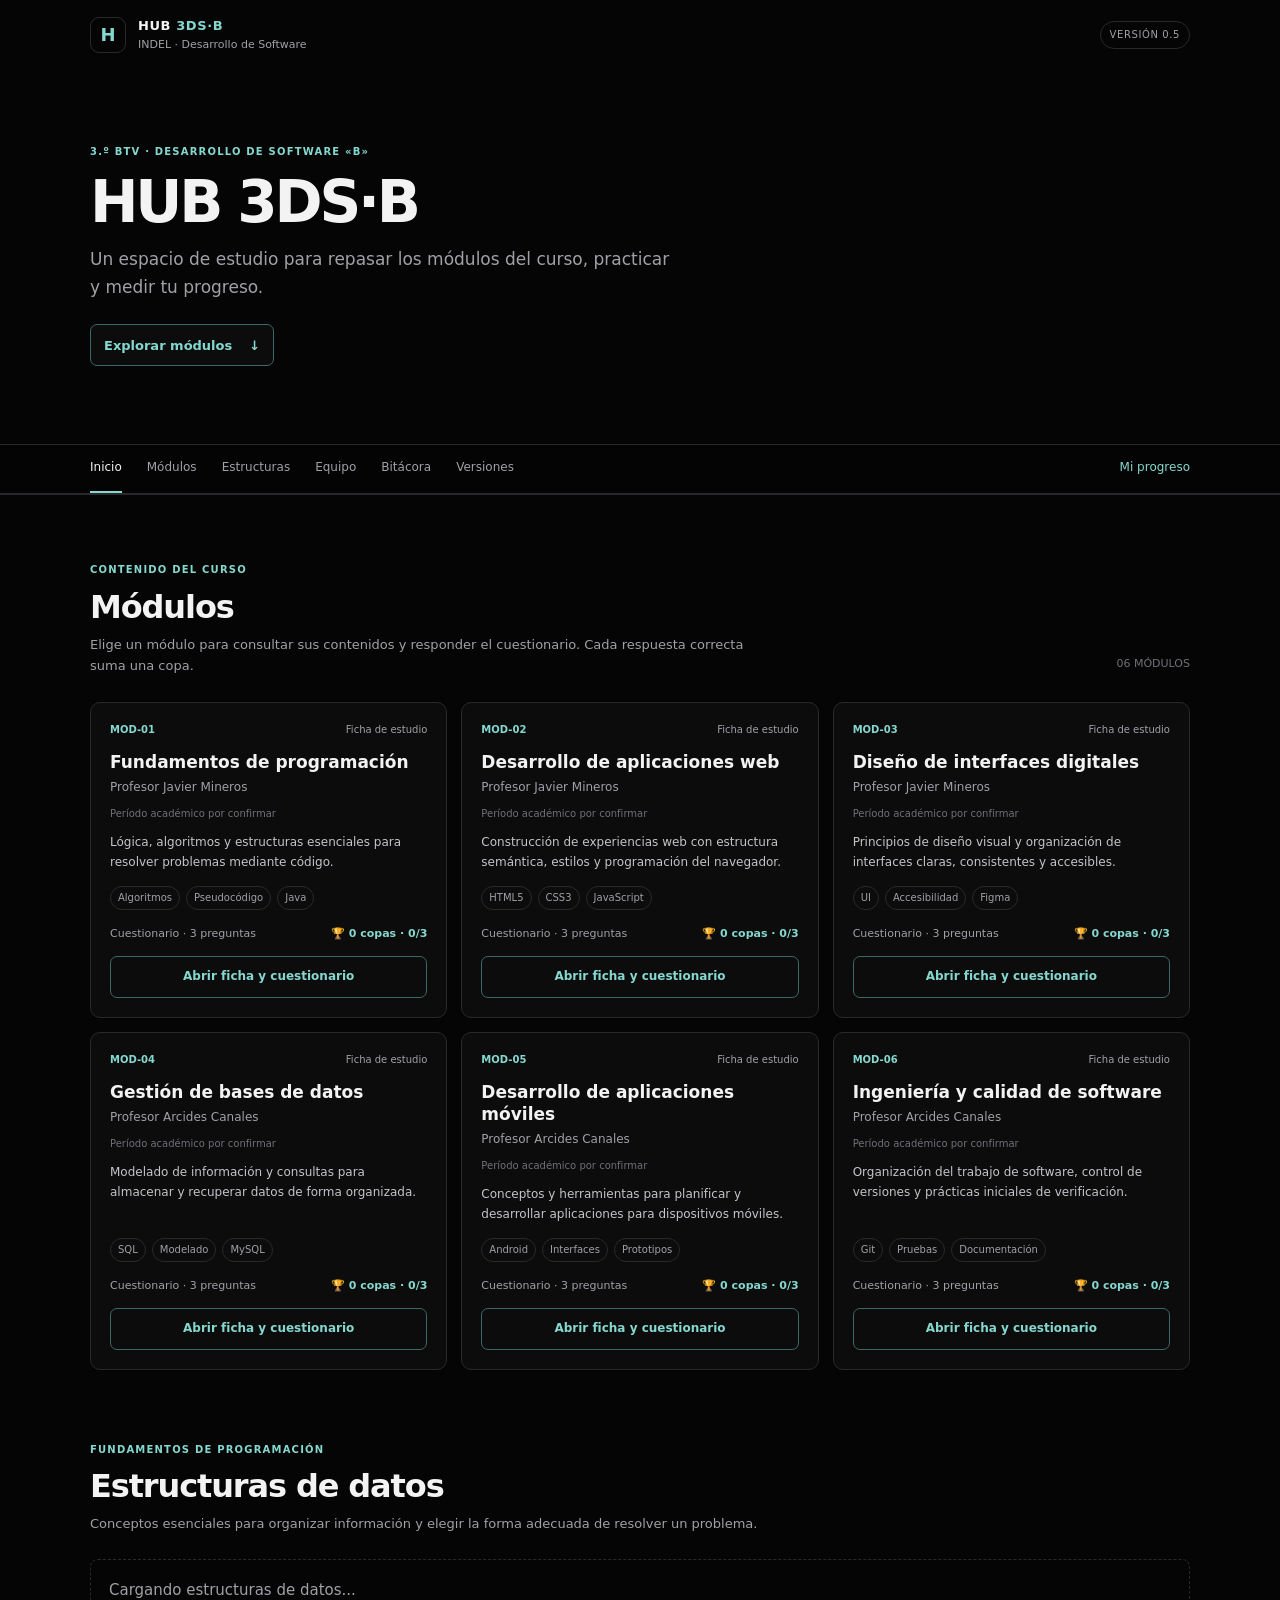
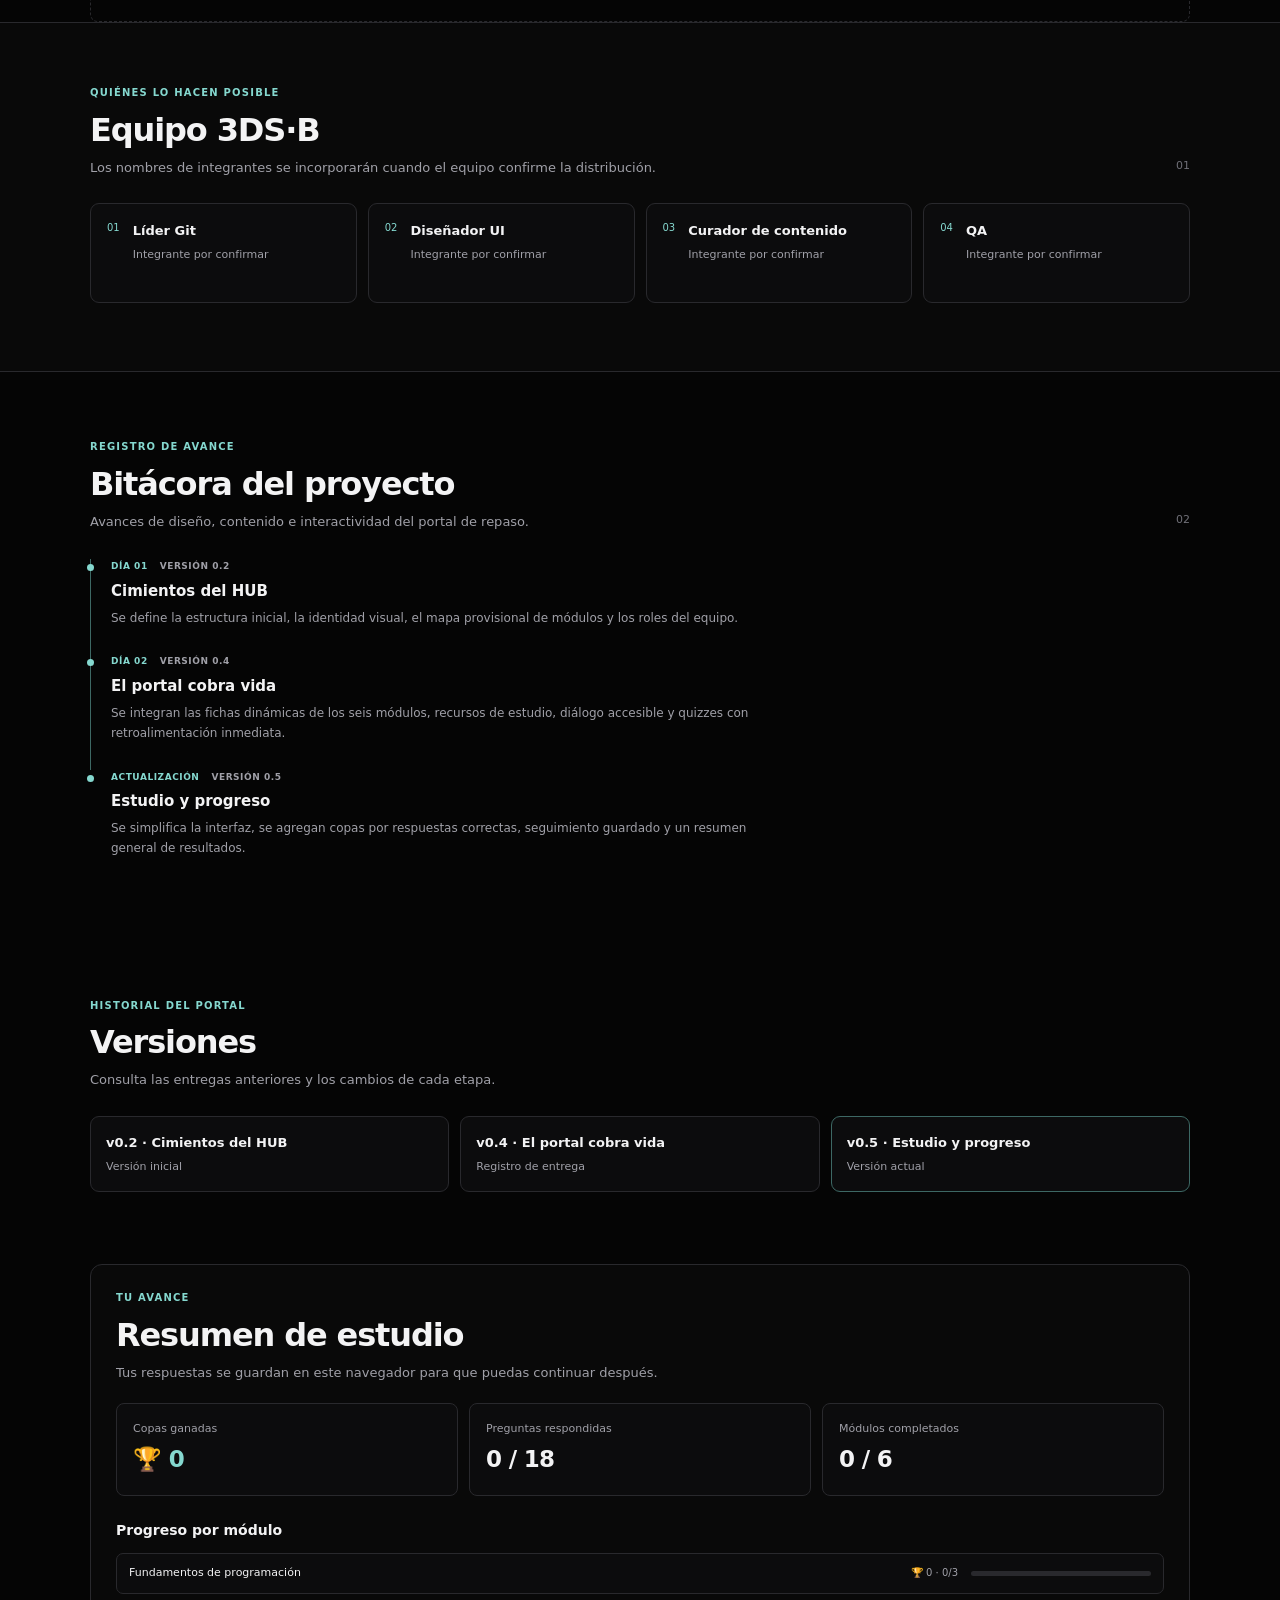
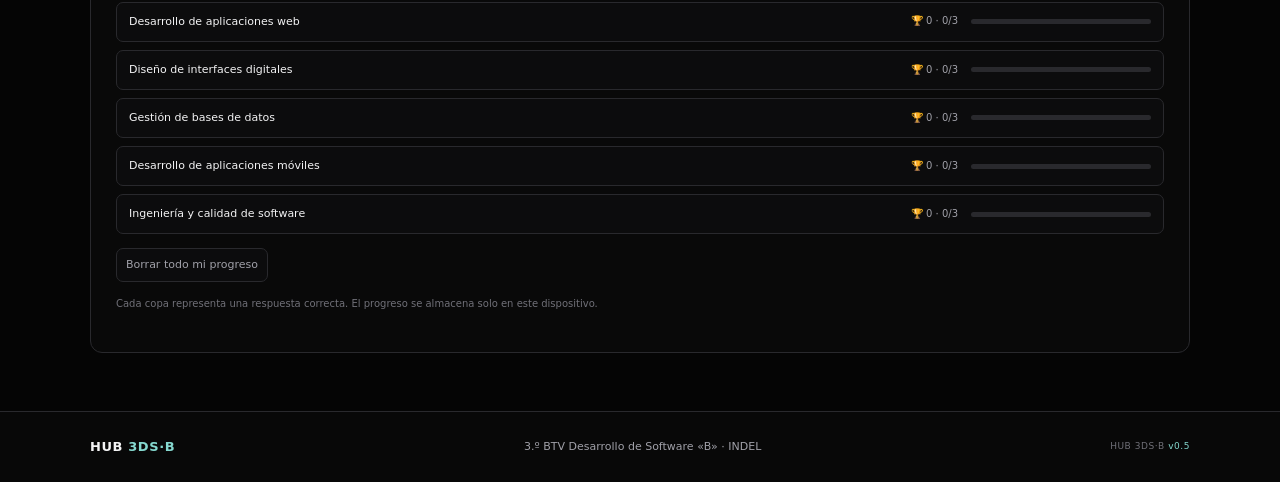
==== commit 2aadd108: "feat: agrega sección de estructuras y archivo v0.5 Co-authored-by: Copilot <223556219+Copilot@users." ====
--- a/index.html
+++ b/index.html
@@ -7,6 +7,7 @@
   <meta name="theme-color" content="#050505">
   <title>HUB 3DS·B | Repaso de módulos</title>
   <link rel="stylesheet" href="css/styles.css">
+  <script src="data/estructuras.js" defer></script>
   <script src="data/modulos.js" defer></script>
   <script src="js/app.js" defer></script>
 </head>
@@ -36,6 +37,7 @@
       <div class="shell nav-inner">
         <a class="nav-link active" href="#inicio">Inicio</a>
         <a class="nav-link" href="#mapa-modulos">Módulos</a>
+        <a class="nav-link" href="#estructuras">Estructuras</a>
         <a class="nav-link" href="#equipo">Equipo</a>
         <a class="nav-link" href="#bitacora">Bitácora</a>
         <a class="nav-link" href="#versiones">Versiones</a>
@@ -56,6 +58,19 @@
       </div>
       <div class="module-grid" id="contenedor-modulos" aria-live="polite">
         <p class="loading-message">Cargando módulos...</p>
+      </div>
+    </section>
+
+    <section class="structures-section shell" id="estructuras" aria-labelledby="structures-title">
+      <div class="section-heading">
+        <div>
+          <p class="eyebrow">FUNDAMENTOS DE PROGRAMACIÓN</p>
+          <h2 id="structures-title">Estructuras de datos</h2>
+          <p class="section-description">Conceptos esenciales para organizar información y elegir la forma adecuada de resolver un problema.</p>
+        </div>
+      </div>
+      <div class="structure-grid" id="contenedor-estructuras" aria-live="polite">
+        <p class="loading-message">Cargando estructuras de datos...</p>
       </div>
     </section>
 
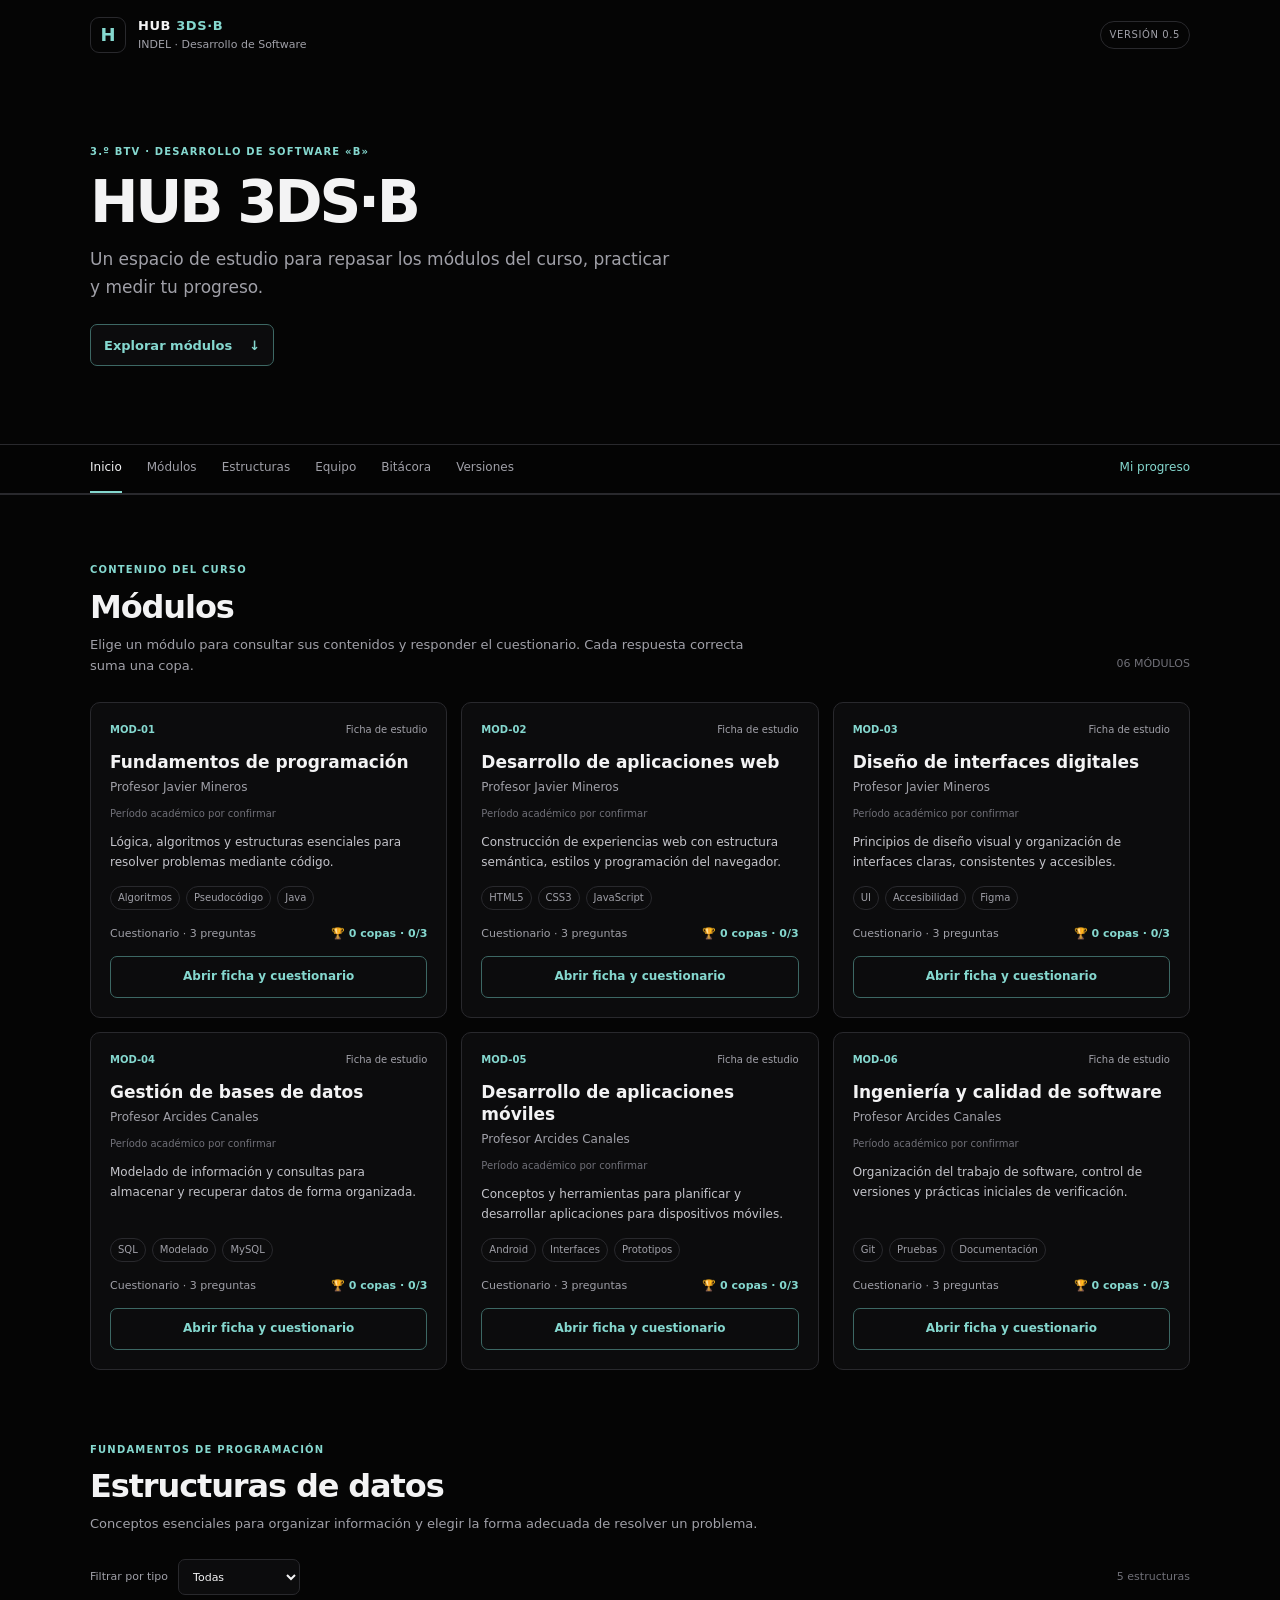
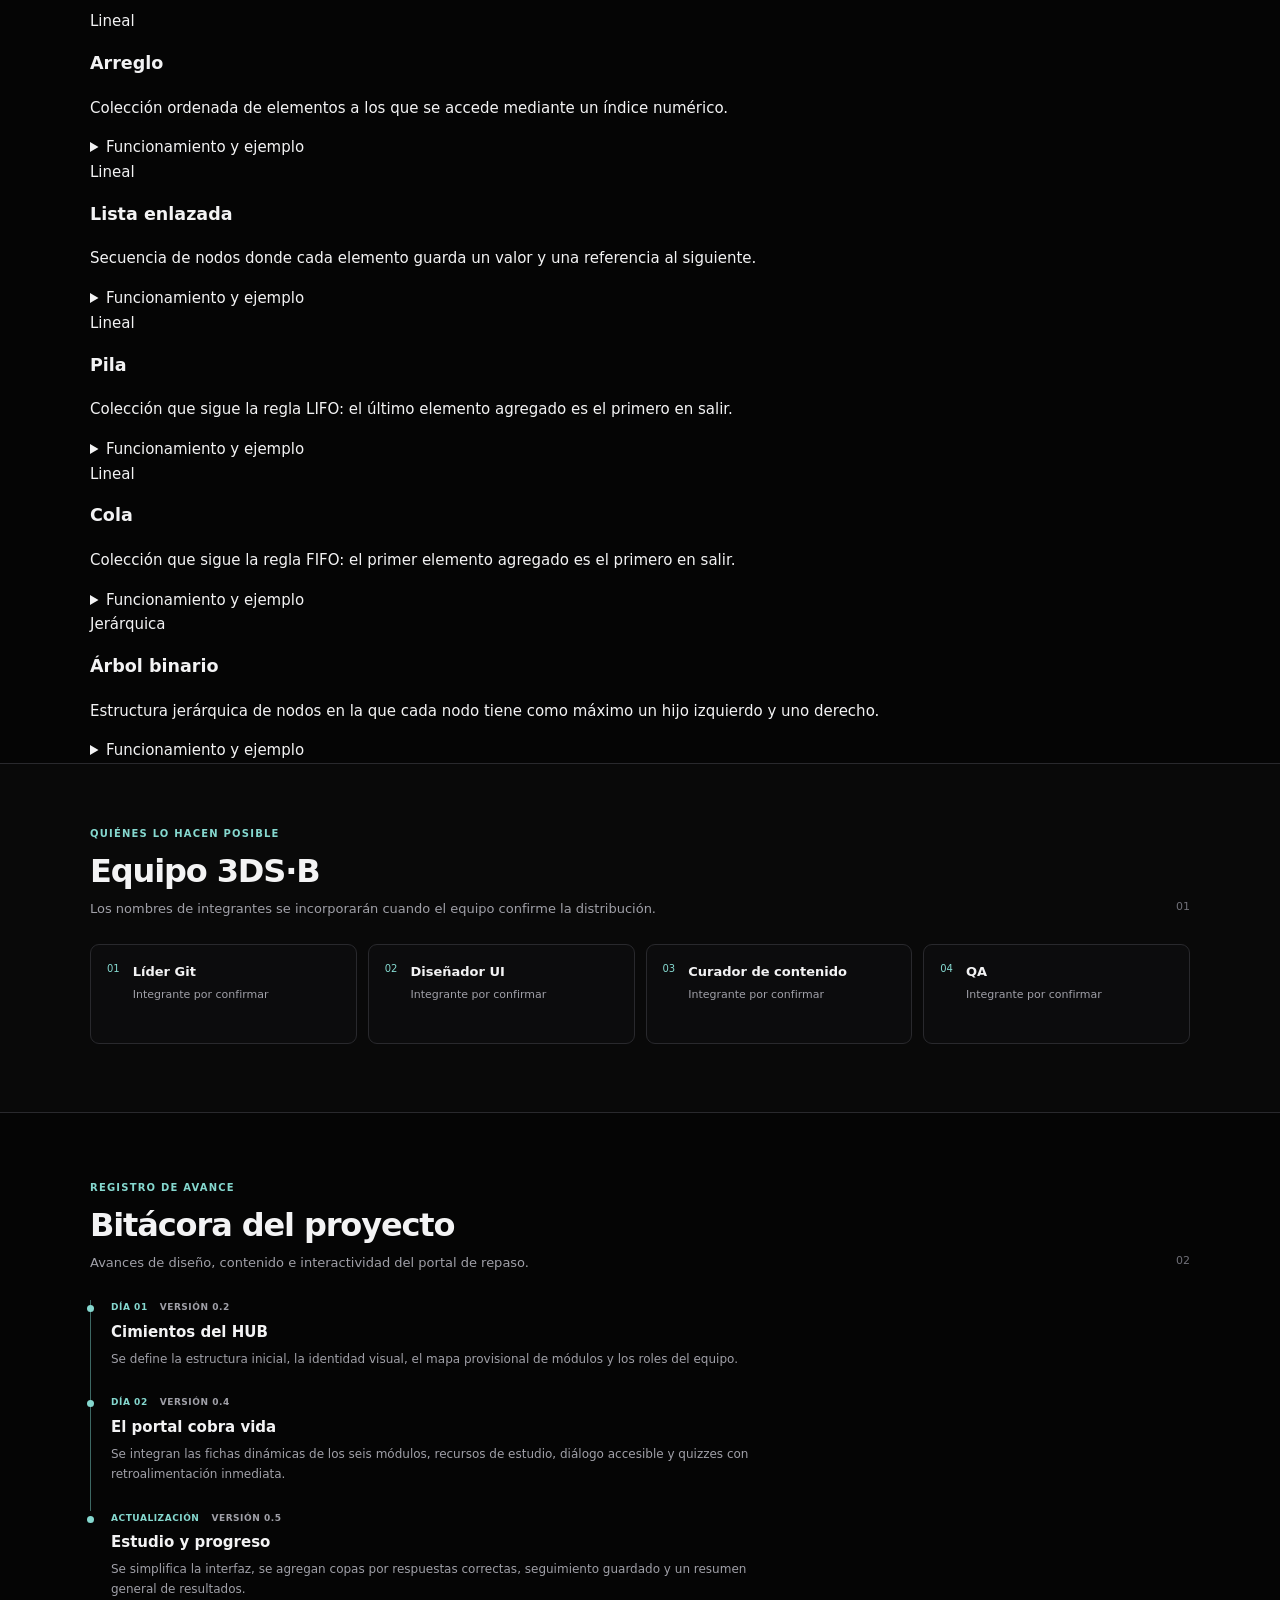
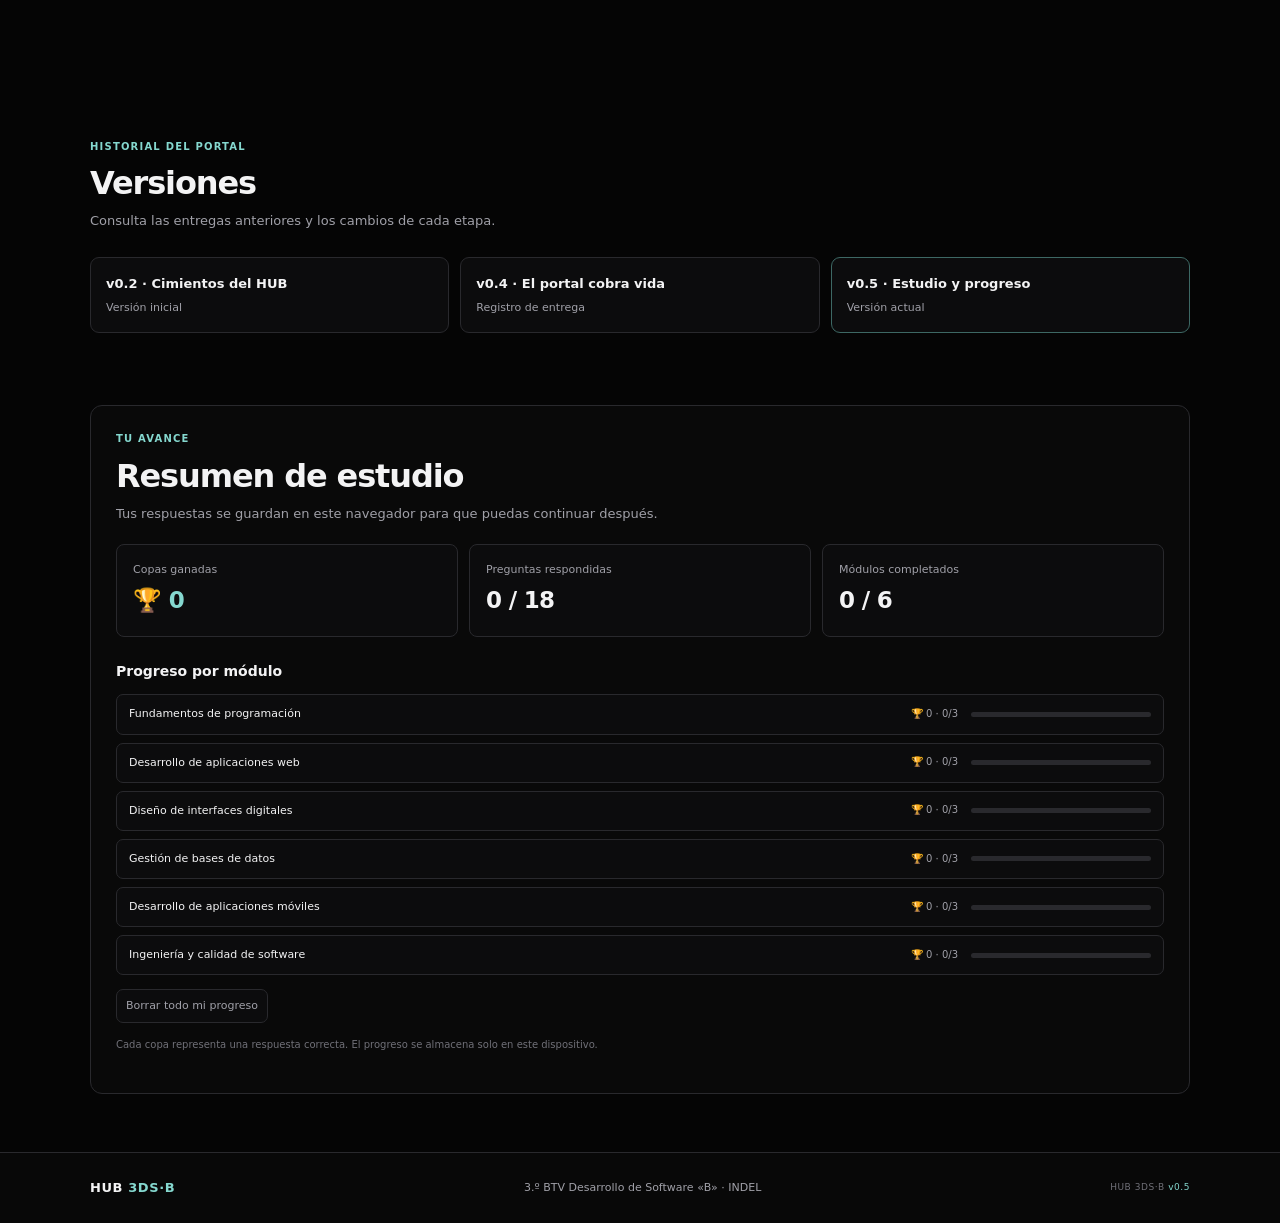
==== commit 72cfc44f: "feat: filtra las estructuras por categoría Co-authored-by: Copilot <223556219+Copilot@users.noreply." ====
--- a/index.html
+++ b/index.html
@@ -69,6 +69,15 @@
           <p class="section-description">Conceptos esenciales para organizar información y elegir la forma adecuada de resolver un problema.</p>
         </div>
       </div>
+      <div class="structure-toolbar">
+        <label for="filtro-estructuras">Filtrar por tipo</label>
+        <select id="filtro-estructuras">
+          <option value="Todas">Todas</option>
+          <option value="Lineal">Lineales</option>
+          <option value="Jerárquica">Jerárquicas</option>
+        </select>
+        <span id="structure-count" class="structure-count" aria-live="polite"></span>
+      </div>
       <div class="structure-grid" id="contenedor-estructuras" aria-live="polite">
         <p class="loading-message">Cargando estructuras de datos...</p>
       </div>
--- a/css/styles.css
+++ b/css/styles.css
@@ -288,6 +288,30 @@
   gap: 14px;
 }
 
+.structure-toolbar {
+  display: flex;
+  align-items: center;
+  gap: 10px;
+  margin-bottom: 14px;
+  color: var(--muted);
+  font-size: 11px;
+}
+
+.structure-toolbar select {
+  min-height: 36px;
+  padding: 6px 28px 6px 10px;
+  border: 1px solid var(--line);
+  border-radius: 7px;
+  background: var(--surface);
+  color: var(--text);
+  font: inherit;
+}
+
+.structure-count {
+  margin-left: auto;
+  color: var(--subtle);
+}
+
 .module-card {
   display: flex;
   min-width: 0;
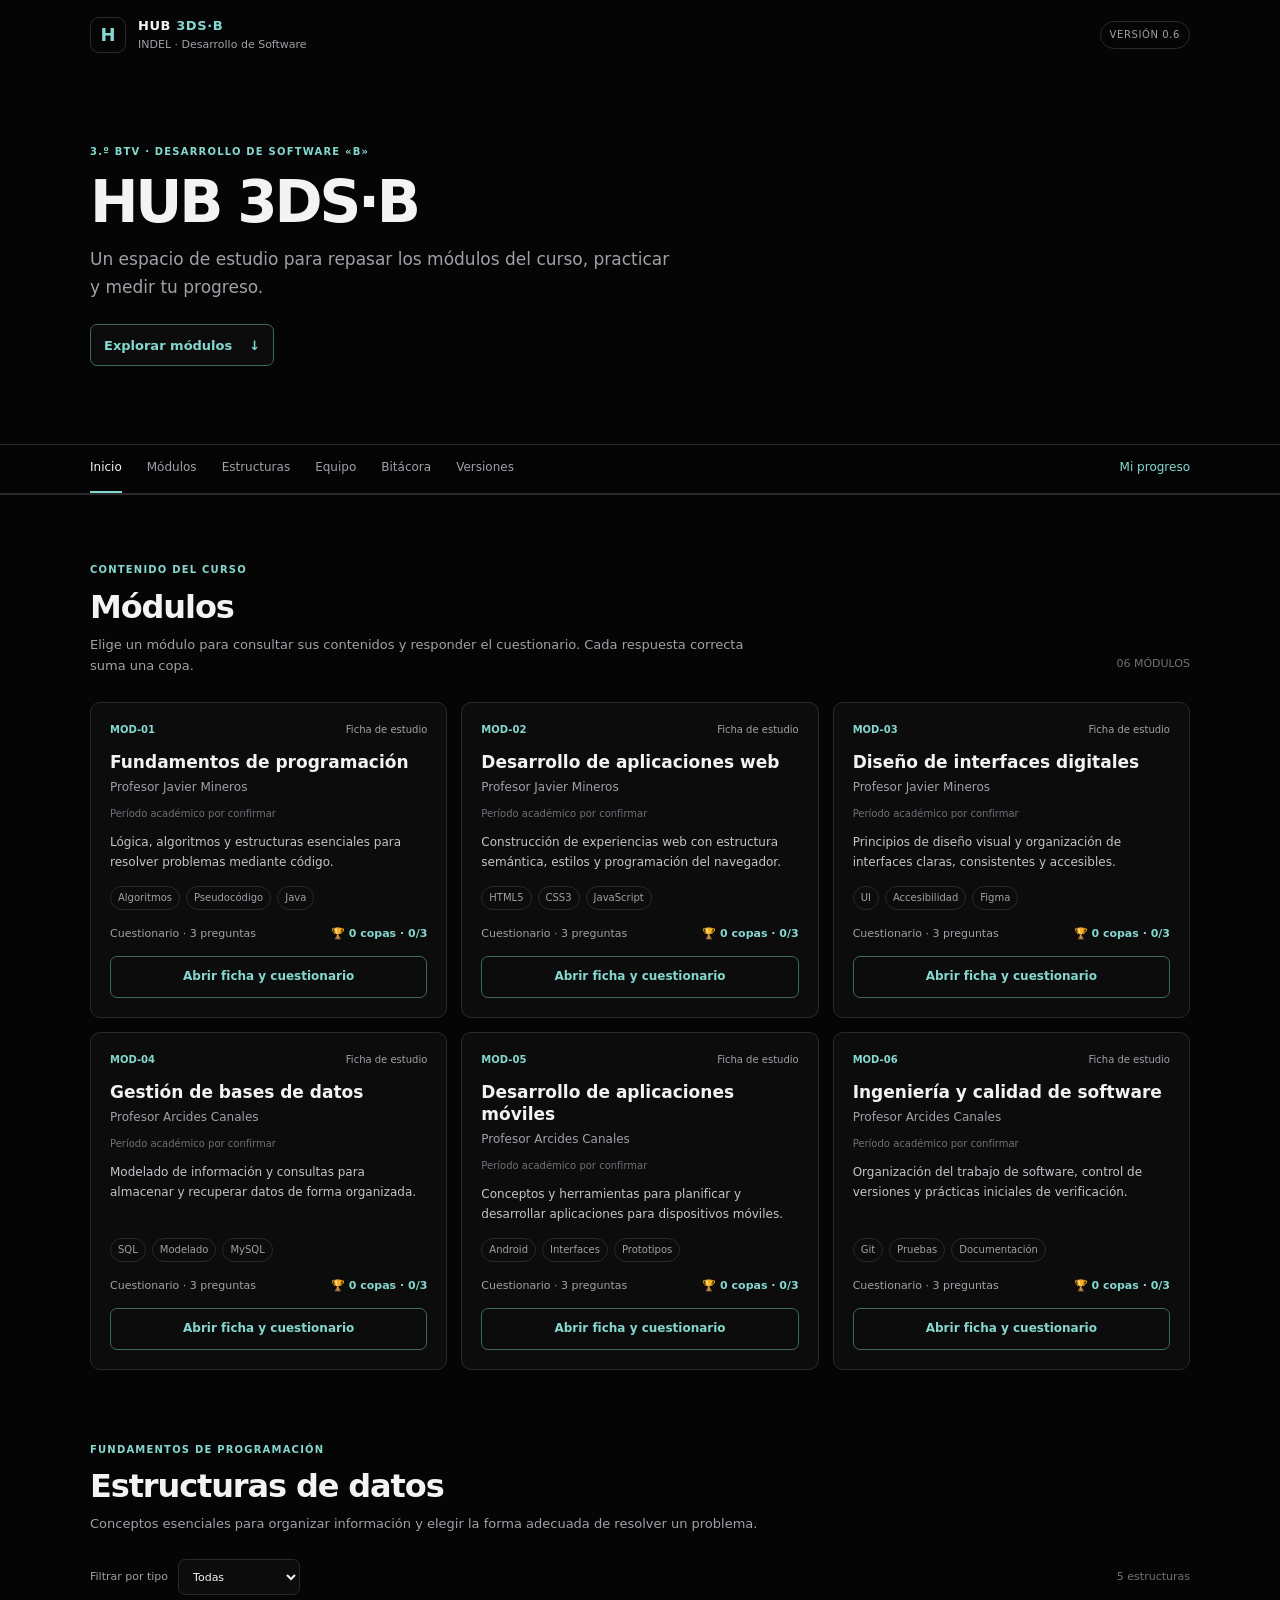
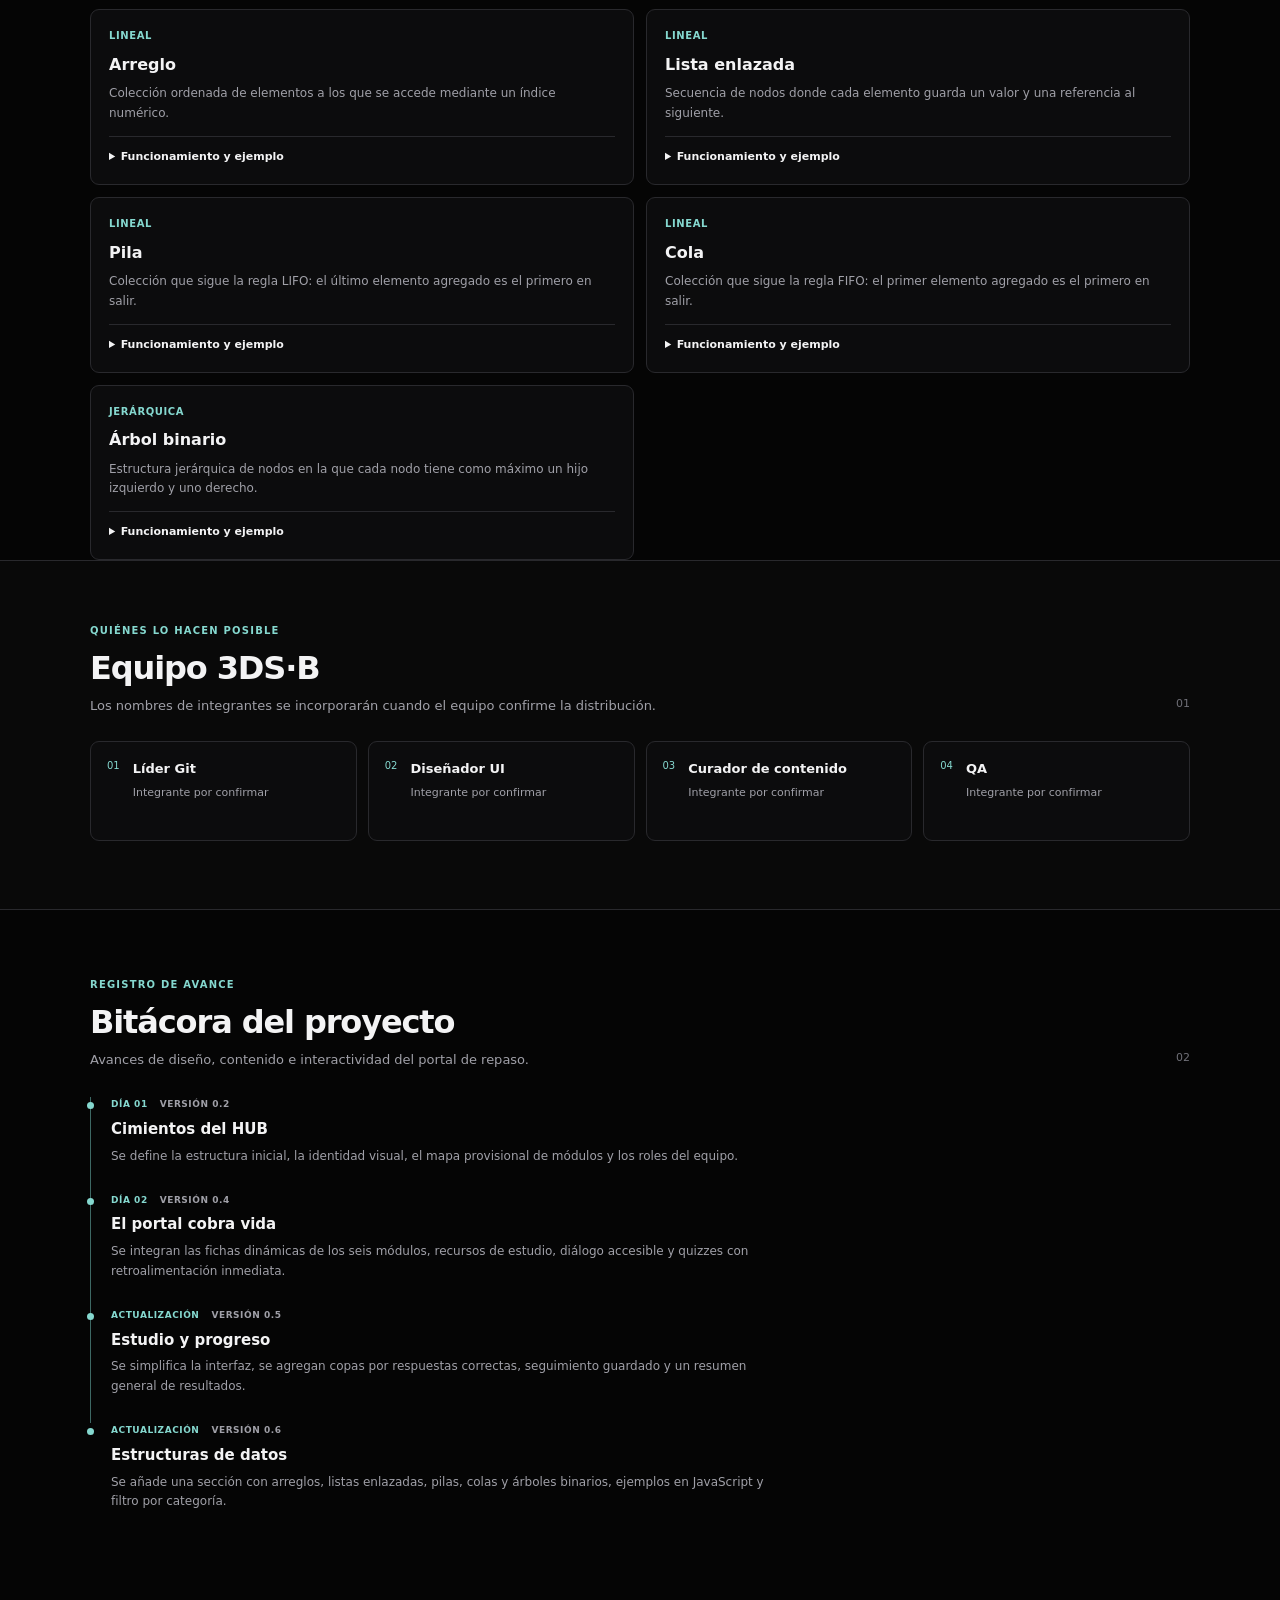
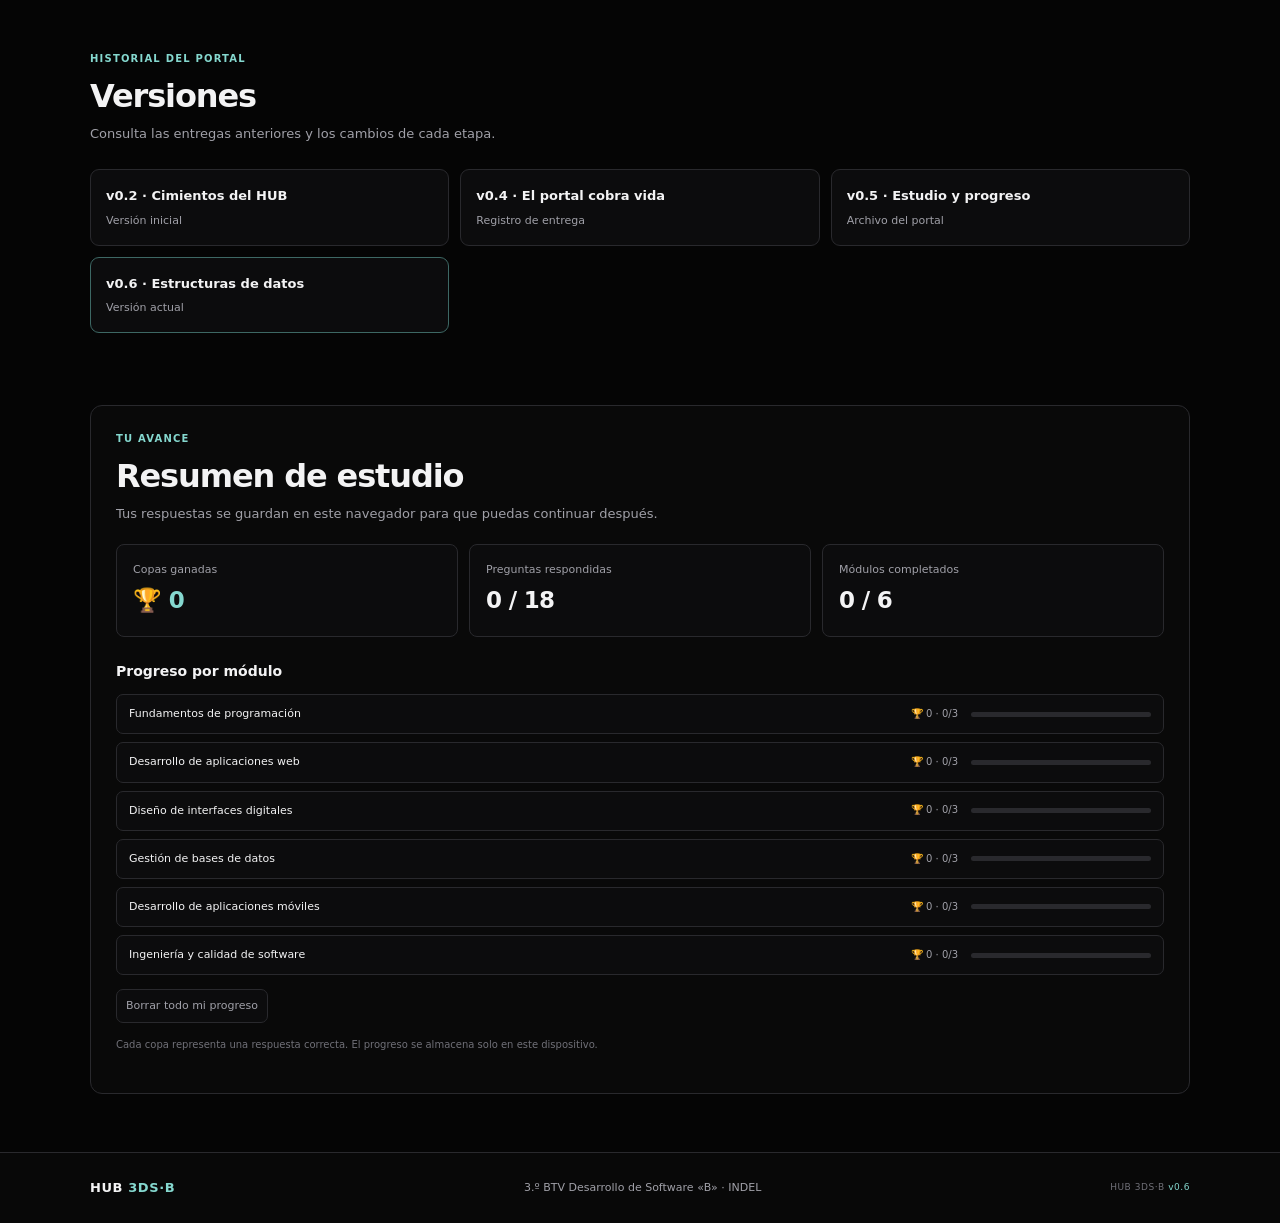
==== commit 339b4bfa: "feat: completa el diseño adaptable de estructuras Co-authored-by: Copilot <223556219+Copilot@users.n" ====
--- a/index.html
+++ b/index.html
@@ -5,7 +5,7 @@
   <meta name="viewport" content="width=device-width, initial-scale=1">
   <meta name="description" content="Portal de repaso y mapa de módulos para 3.º BTV Desarrollo de Software B, INDEL.">
   <meta name="theme-color" content="#050505">
-  <title>HUB 3DS·B | Repaso de módulos</title>
+  <title>HUB 3DS·B | Repaso y estructuras</title>
   <link rel="stylesheet" href="css/styles.css">
   <script src="data/estructuras.js" defer></script>
   <script src="data/modulos.js" defer></script>
@@ -21,7 +21,7 @@
           <span class="brand-school">INDEL · Desarrollo de Software</span>
         </span>
       </a>
-      <span class="version-chip">VERSIÓN 0.5</span>
+      <span class="version-chip">VERSIÓN 0.6</span>
     </div>
 
     <div class="hero shell">
@@ -146,6 +146,12 @@
           <h3>Estudio y progreso</h3>
           <p>Se simplifica la interfaz, se agregan copas por respuestas correctas, seguimiento guardado y un resumen general de resultados.</p>
         </li>
+        <li class="timeline-entry">
+          <span class="timeline-marker" aria-hidden="true"></span>
+          <div class="timeline-meta"><span>ACTUALIZACIÓN</span><span>VERSIÓN 0.6</span></div>
+          <h3>Estructuras de datos</h3>
+          <p>Se añade una sección con arreglos, listas enlazadas, pilas, colas y árboles binarios, ejemplos en JavaScript y filtro por categoría.</p>
+        </li>
       </ol>
     </section>
 
@@ -160,7 +166,8 @@
       <ol class="version-list" id="version-list">
         <li><a href="versiones/v0.2/">v0.2 · Cimientos del HUB</a><span>Versión inicial</span></li>
         <li><a href="versiones/v0.4/">v0.4 · El portal cobra vida</a><span>Registro de entrega</span></li>
-        <li class="version-current"><a href="#inicio">v0.5 · Estudio y progreso</a><span>Versión actual</span></li>
+        <li><a href="versiones/v0.5/">v0.5 · Estudio y progreso</a><span>Archivo del portal</span></li>
+        <li class="version-current"><a href="#inicio">v0.6 · Estructuras de datos</a><span>Versión actual</span></li>
       </ol>
     </section>
 
@@ -200,7 +207,7 @@
     <div class="shell footer-inner">
       <a class="footer-brand" href="#inicio">HUB <strong>3DS·B</strong></a>
       <p>3.º BTV Desarrollo de Software «B» <span aria-hidden="true">·</span> INDEL</p>
-      <p class="footer-version">HUB 3DS·B <span>v0.5</span></p>
+      <p class="footer-version">HUB 3DS·B <span>v0.6</span></p>
     </div>
   </footer>
 </body>
--- a/css/styles.css
+++ b/css/styles.css
@@ -312,6 +312,100 @@
   color: var(--subtle);
 }
 
+.structure-grid {
+  display: grid;
+  grid-template-columns: repeat(2, minmax(0, 1fr));
+  gap: 12px;
+}
+
+.structure-card {
+  min-width: 0;
+  padding: 18px;
+  border: 1px solid var(--line);
+  border-radius: 9px;
+  background: var(--surface);
+}
+
+.structure-category {
+  margin-bottom: 7px;
+  color: var(--accent);
+  font-size: 10px;
+  font-weight: 650;
+  letter-spacing: 0.06em;
+  text-transform: uppercase;
+}
+
+.structure-card h3 {
+  margin-bottom: 6px;
+  font-size: 16px;
+  font-weight: 620;
+}
+
+.structure-summary,
+.structure-details > p {
+  color: var(--muted);
+  font-size: 12px;
+}
+
+.structure-summary {
+  margin-bottom: 12px;
+}
+
+.structure-details {
+  padding-top: 11px;
+  border-top: 1px solid var(--line);
+}
+
+.structure-details summary {
+  color: var(--text);
+  cursor: pointer;
+  font-size: 11px;
+  font-weight: 620;
+}
+
+.structure-details[open] summary {
+  margin-bottom: 10px;
+  color: var(--accent);
+}
+
+.structure-details > p {
+  margin-bottom: 12px;
+}
+
+.structure-details h4 {
+  margin: 12px 0 6px;
+  font-size: 11px;
+  font-weight: 620;
+}
+
+.structure-details pre {
+  max-width: 100%;
+  margin: 0;
+  padding: 12px;
+  overflow: auto;
+  border: 1px solid var(--line);
+  border-radius: 7px;
+  background: #070707;
+  color: #d3e2df;
+  font-size: 11px;
+  line-height: 1.55;
+  tab-size: 2;
+}
+
+.structure-details code {
+  font-family: "Cascadia Code", "Consolas", monospace;
+  white-space: pre;
+}
+
+.structure-points ul {
+  display: grid;
+  gap: 4px;
+  margin: 0;
+  padding-left: 18px;
+  color: var(--muted);
+  font-size: 11px;
+}
+
 .module-card {
   display: flex;
   min-width: 0;
@@ -1012,6 +1106,10 @@
     gap: 10px;
   }
 
+  .structure-grid {
+    grid-template-columns: 1fr;
+  }
+
   .module-card {
     padding: 16px;
   }
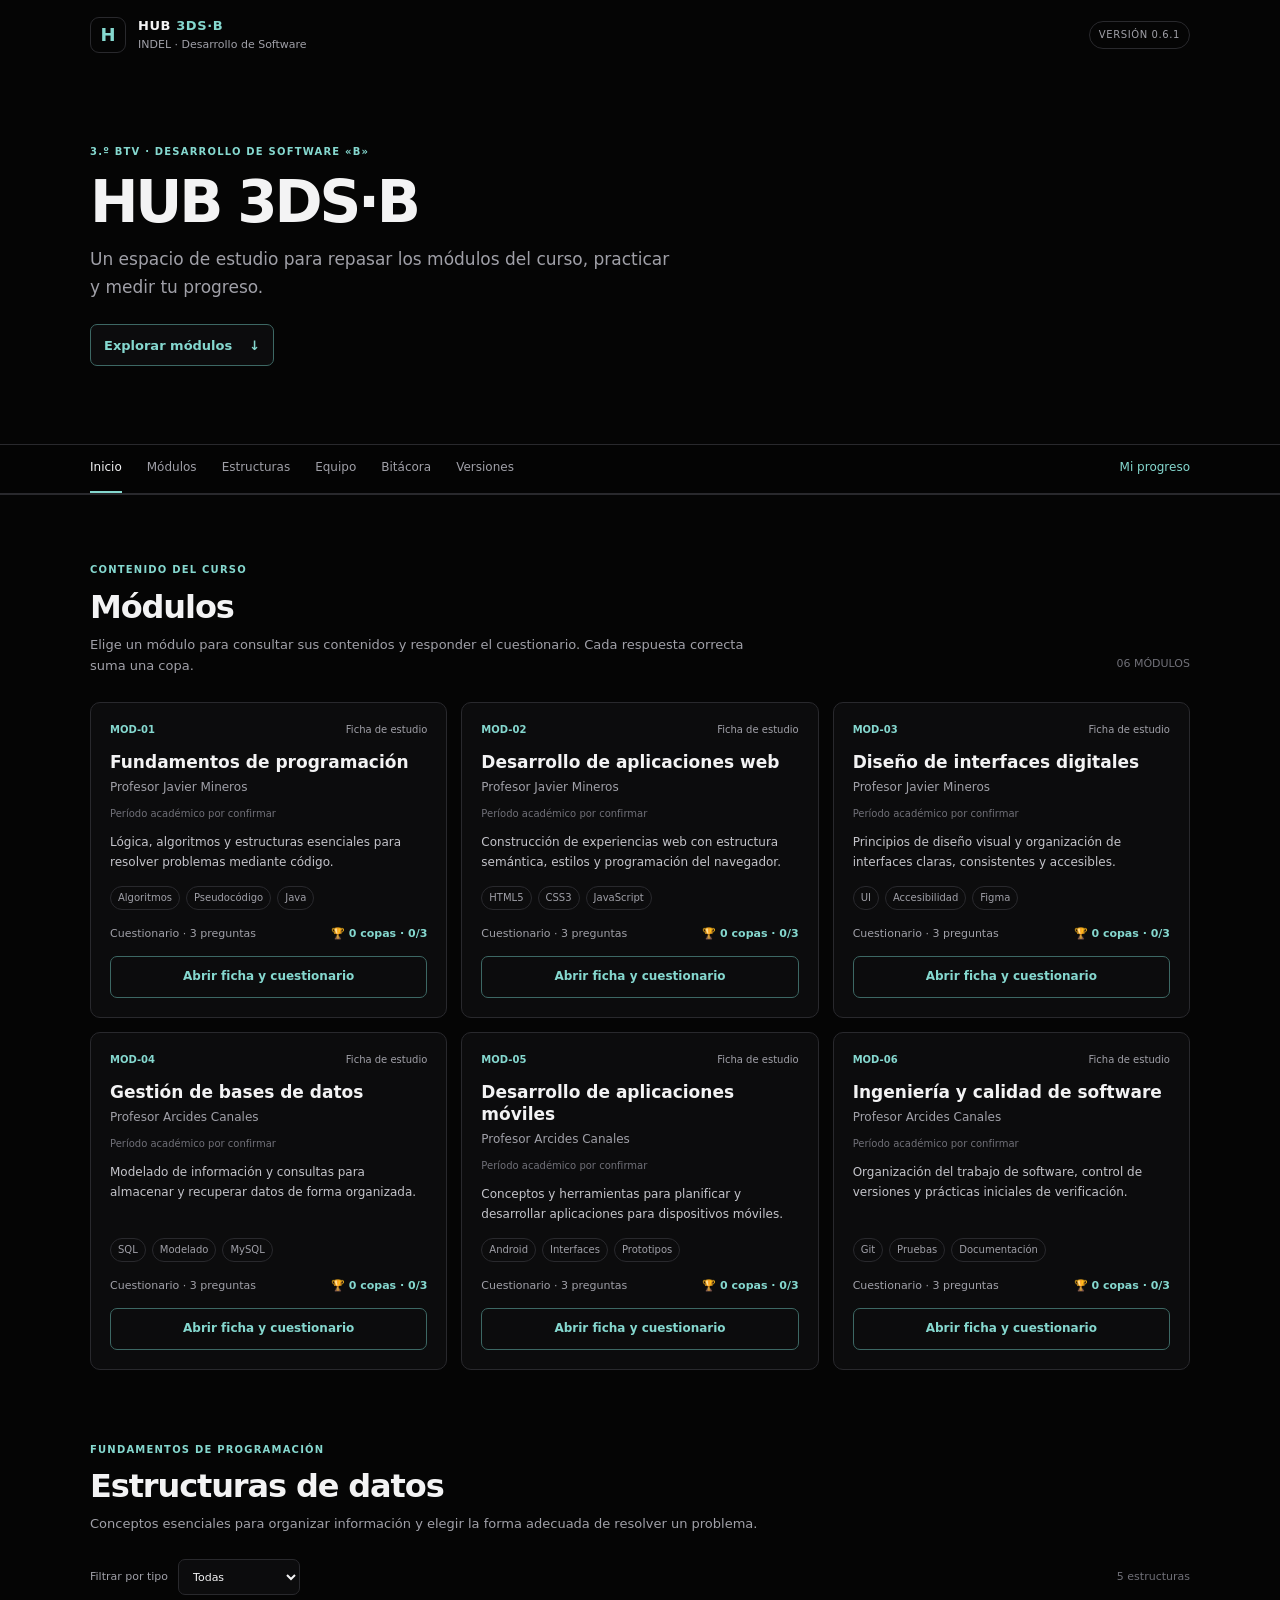
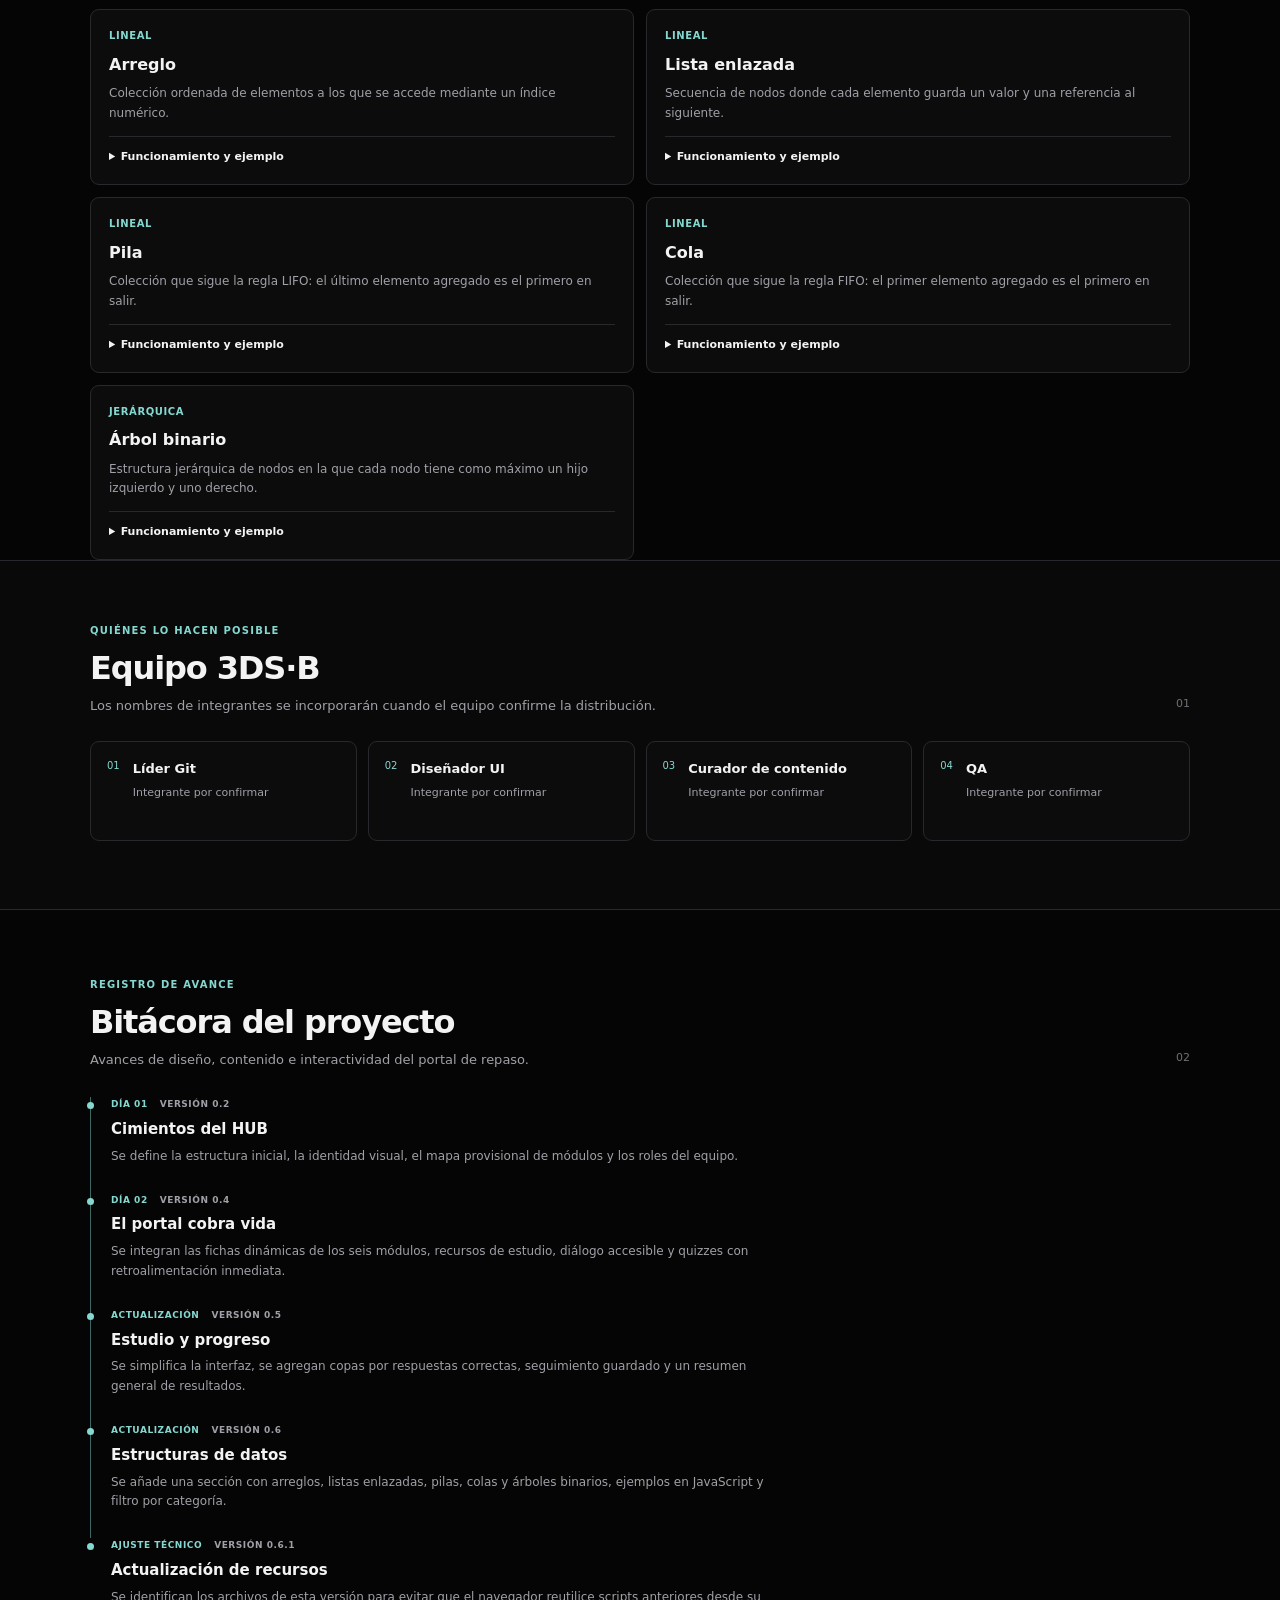
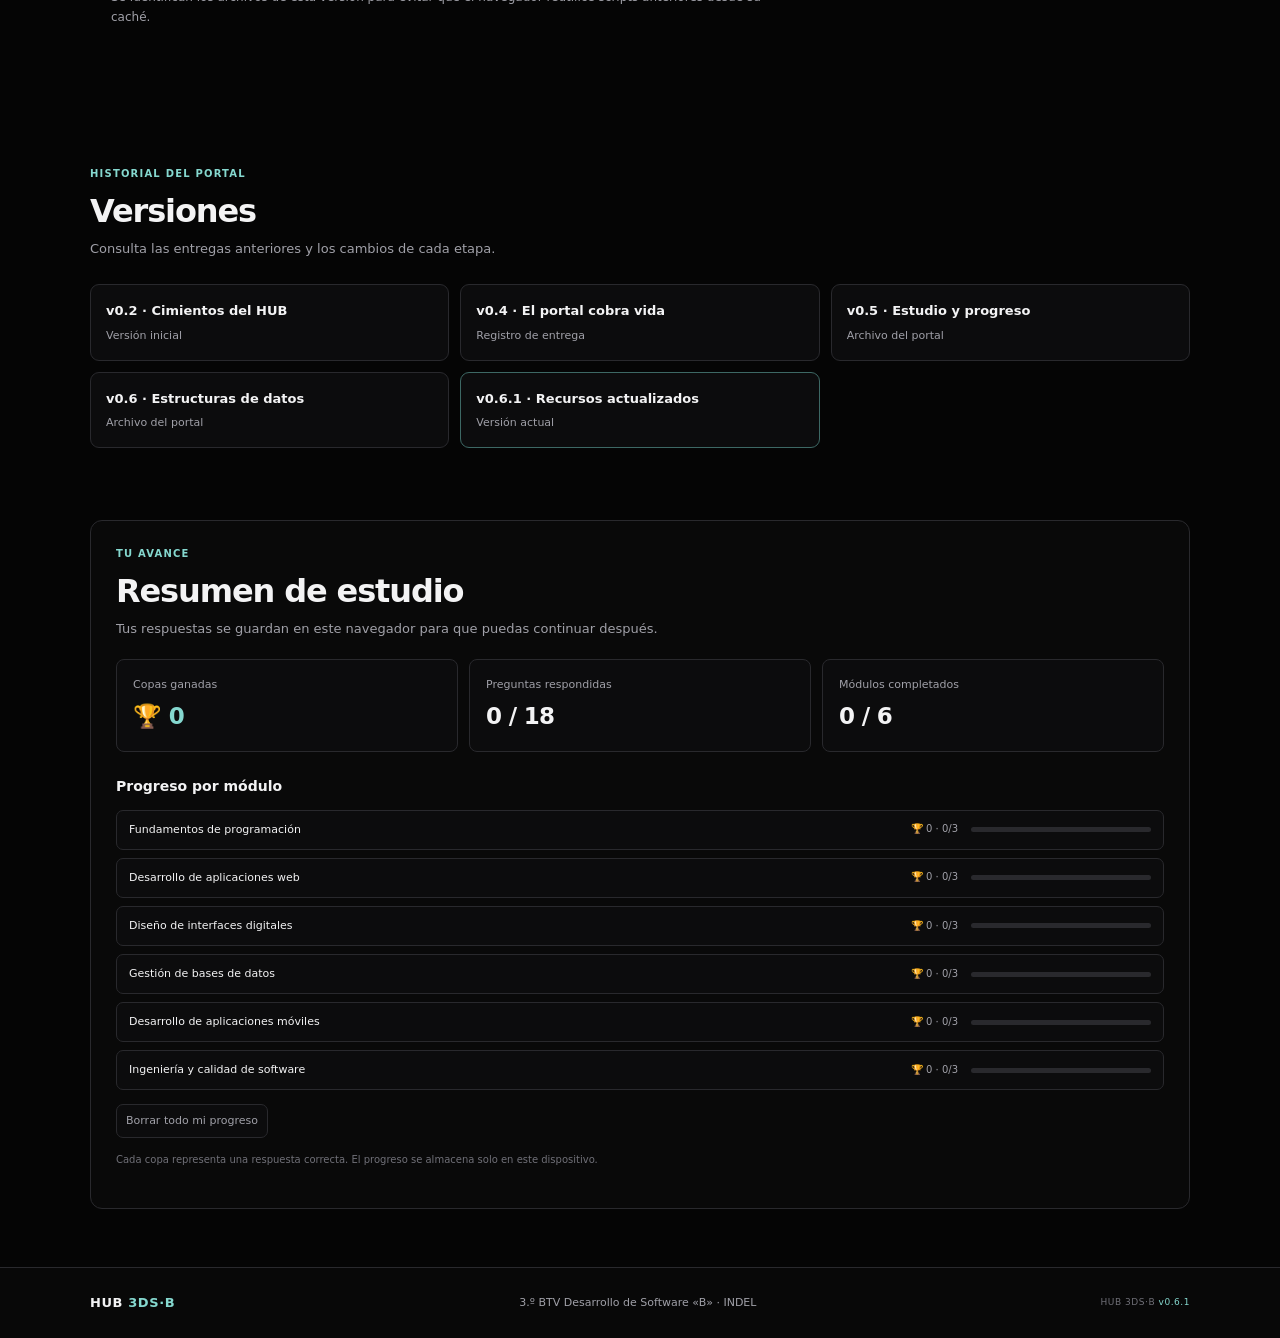
==== commit 1413f6c6: "fix: invalida caché de recursos al publicar v0.6.1 Co-authored-by: Copilot <223556219+Copilot@users." ====
--- a/index.html
+++ b/index.html
@@ -6,10 +6,10 @@
   <meta name="description" content="Portal de repaso y mapa de módulos para 3.º BTV Desarrollo de Software B, INDEL.">
   <meta name="theme-color" content="#050505">
   <title>HUB 3DS·B | Repaso y estructuras</title>
-  <link rel="stylesheet" href="css/styles.css">
-  <script src="data/estructuras.js" defer></script>
-  <script src="data/modulos.js" defer></script>
-  <script src="js/app.js" defer></script>
+  <link rel="stylesheet" href="css/styles.css?v=0.6.1">
+  <script src="data/estructuras.js?v=0.6.1" defer></script>
+  <script src="data/modulos.js?v=0.6.1" defer></script>
+  <script src="js/app.js?v=0.6.1" defer></script>
 </head>
 <body>
   <header class="site-header" id="inicio">
@@ -21,7 +21,7 @@
           <span class="brand-school">INDEL · Desarrollo de Software</span>
         </span>
       </a>
-      <span class="version-chip">VERSIÓN 0.6</span>
+      <span class="version-chip">VERSIÓN 0.6.1</span>
     </div>
 
     <div class="hero shell">
@@ -152,6 +152,12 @@
           <h3>Estructuras de datos</h3>
           <p>Se añade una sección con arreglos, listas enlazadas, pilas, colas y árboles binarios, ejemplos en JavaScript y filtro por categoría.</p>
         </li>
+        <li class="timeline-entry">
+          <span class="timeline-marker" aria-hidden="true"></span>
+          <div class="timeline-meta"><span>AJUSTE TÉCNICO</span><span>VERSIÓN 0.6.1</span></div>
+          <h3>Actualización de recursos</h3>
+          <p>Se identifican los archivos de esta versión para evitar que el navegador reutilice scripts anteriores desde su caché.</p>
+        </li>
       </ol>
     </section>
 
@@ -167,7 +173,8 @@
         <li><a href="versiones/v0.2/">v0.2 · Cimientos del HUB</a><span>Versión inicial</span></li>
         <li><a href="versiones/v0.4/">v0.4 · El portal cobra vida</a><span>Registro de entrega</span></li>
         <li><a href="versiones/v0.5/">v0.5 · Estudio y progreso</a><span>Archivo del portal</span></li>
-        <li class="version-current"><a href="#inicio">v0.6 · Estructuras de datos</a><span>Versión actual</span></li>
+        <li><a href="versiones/v0.6/">v0.6 · Estructuras de datos</a><span>Archivo del portal</span></li>
+        <li class="version-current"><a href="#inicio">v0.6.1 · Recursos actualizados</a><span>Versión actual</span></li>
       </ol>
     </section>
 
@@ -207,7 +214,7 @@
     <div class="shell footer-inner">
       <a class="footer-brand" href="#inicio">HUB <strong>3DS·B</strong></a>
       <p>3.º BTV Desarrollo de Software «B» <span aria-hidden="true">·</span> INDEL</p>
-      <p class="footer-version">HUB 3DS·B <span>v0.6</span></p>
+      <p class="footer-version">HUB 3DS·B <span>v0.6.1</span></p>
     </div>
   </footer>
 </body>
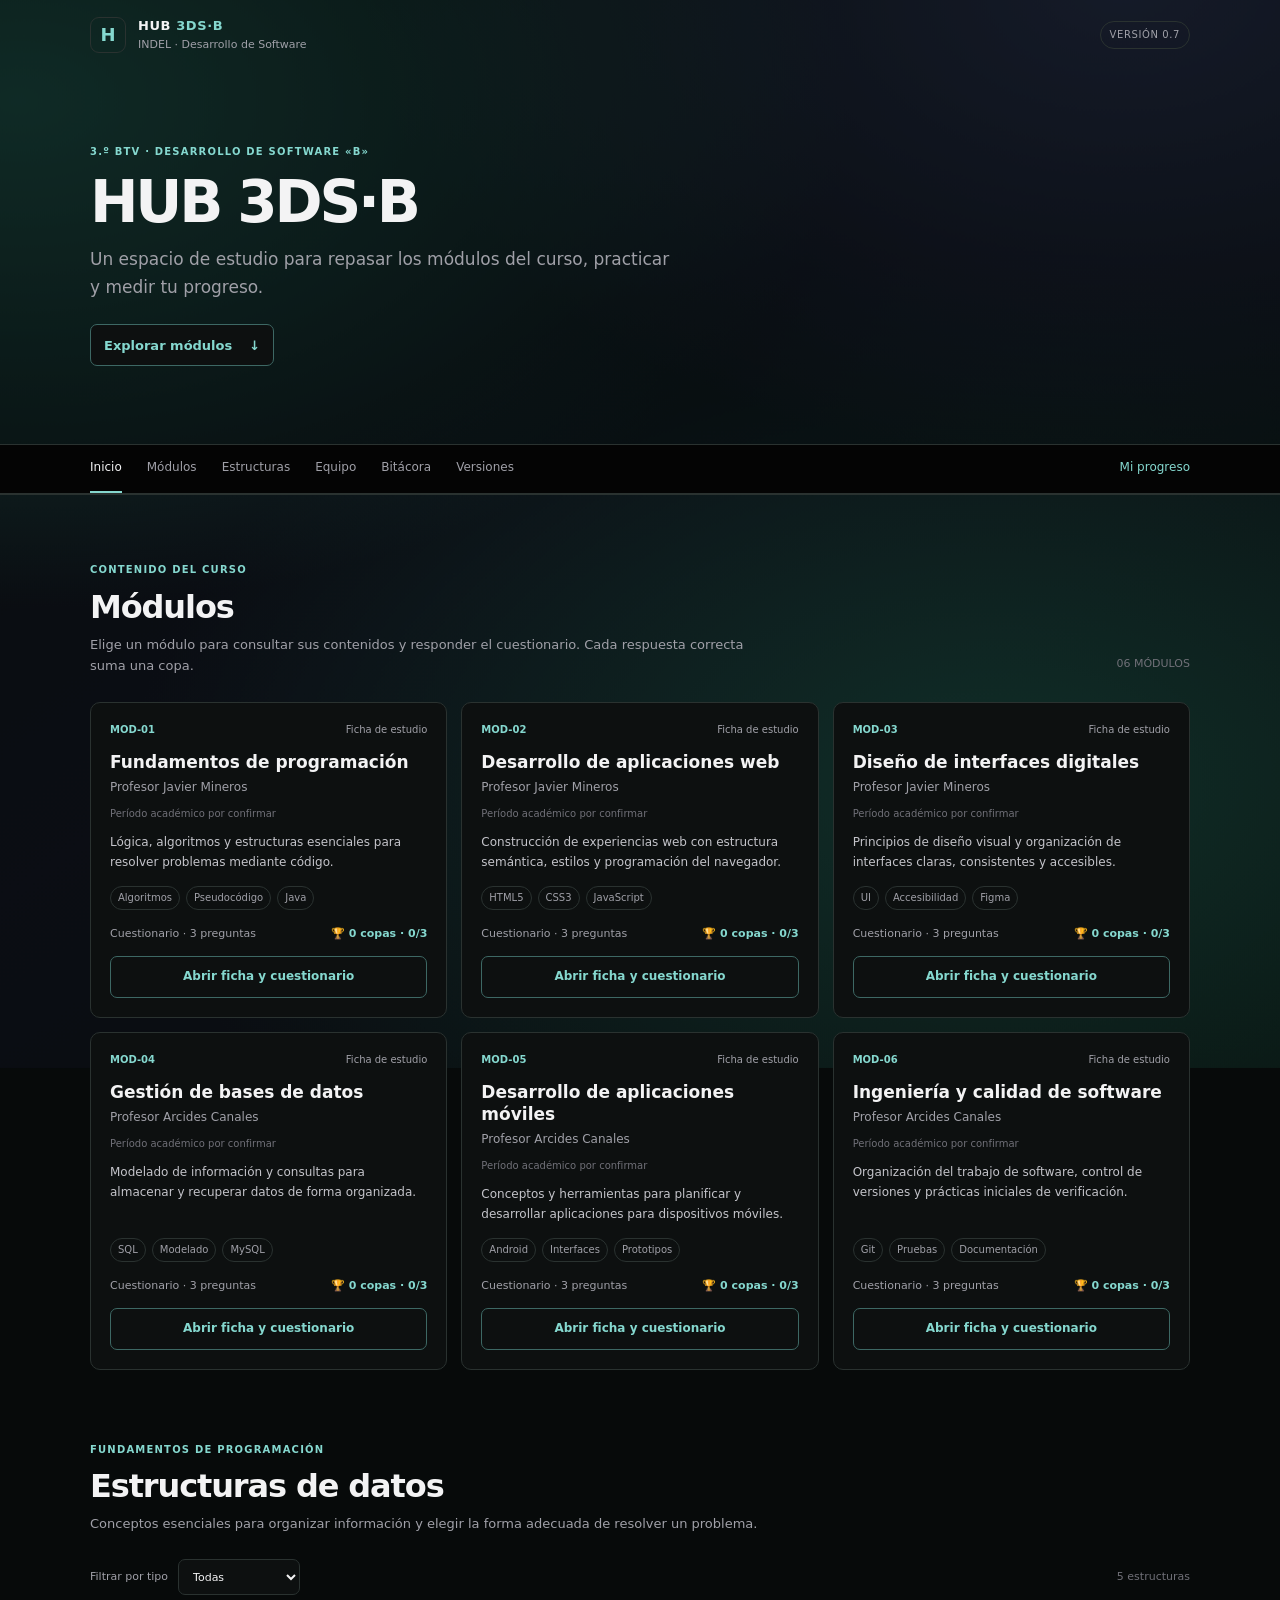
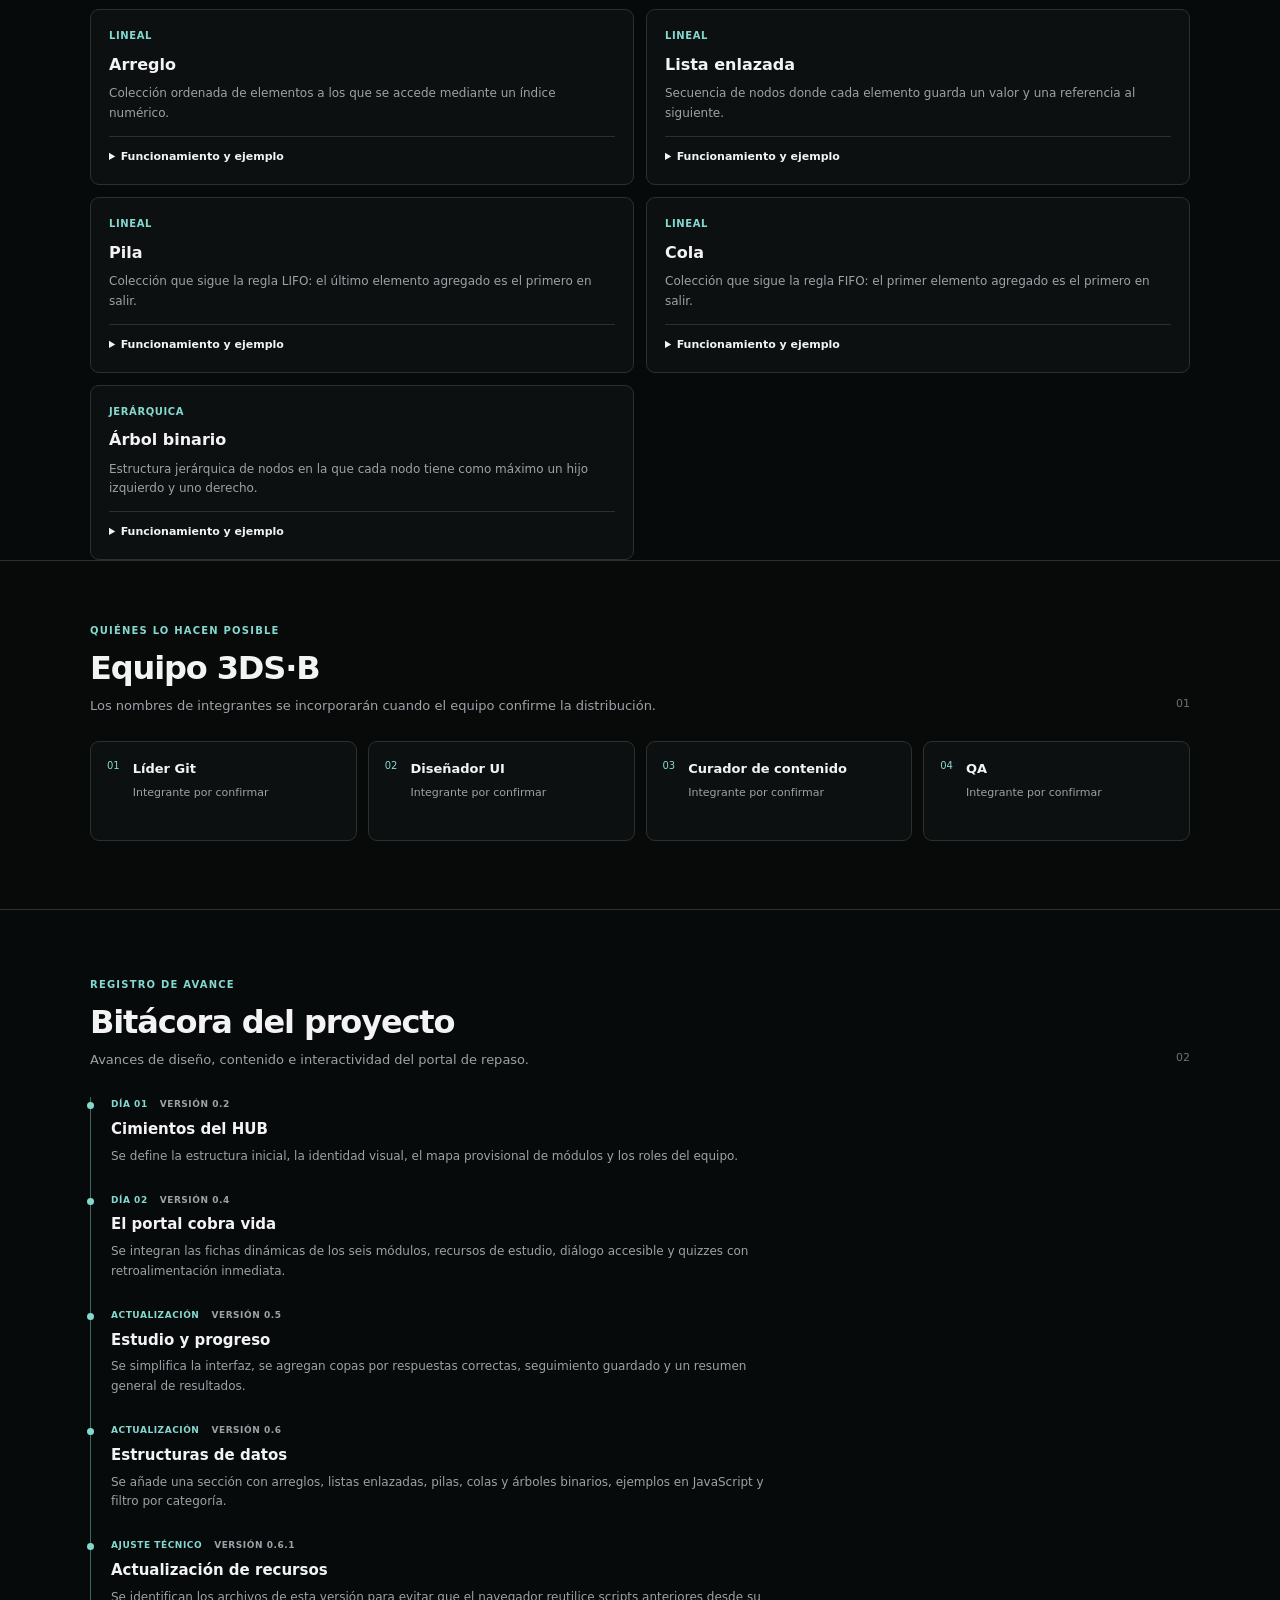
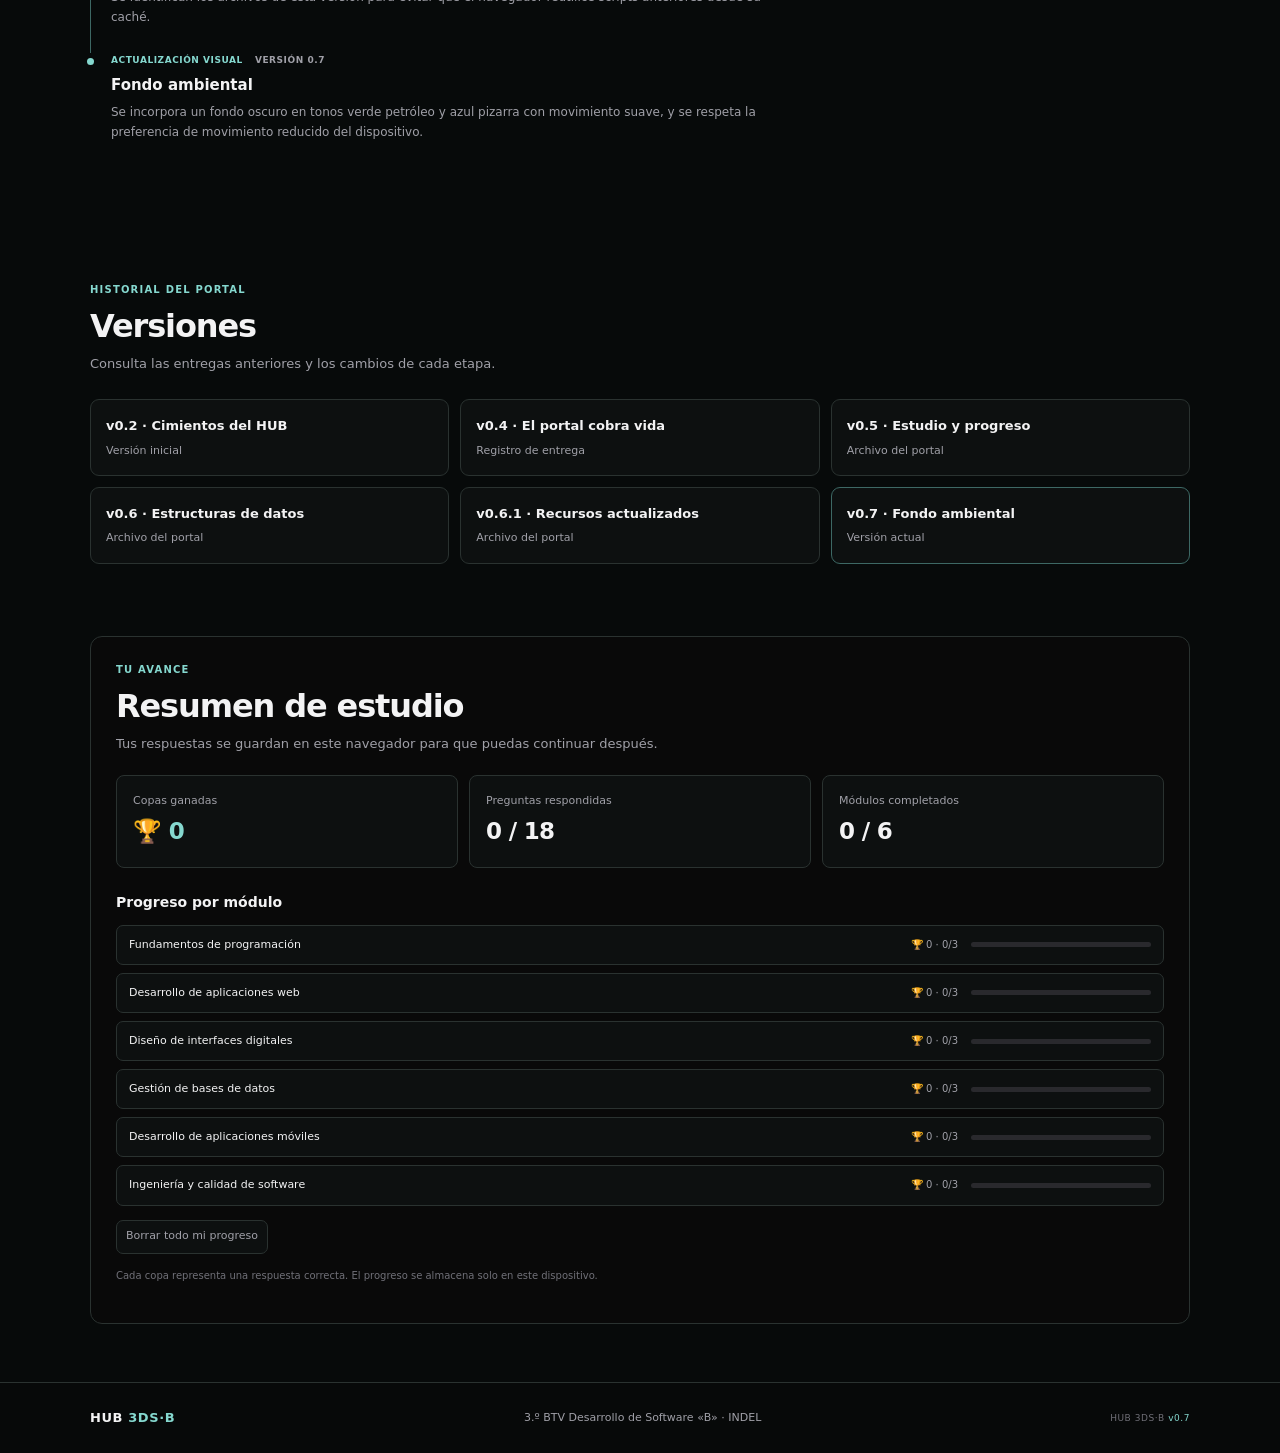
==== commit c6d8bcfb: "feat: publica fondo ambiental v0.7 Co-authored-by: Copilot <223556219+Copilot@users.noreply.github.c" ====
--- a/index.html
+++ b/index.html
@@ -4,9 +4,9 @@
   <meta charset="utf-8">
   <meta name="viewport" content="width=device-width, initial-scale=1">
   <meta name="description" content="Portal de repaso y mapa de módulos para 3.º BTV Desarrollo de Software B, INDEL.">
-  <meta name="theme-color" content="#050505">
+  <meta name="theme-color" content="#080c0b">
   <title>HUB 3DS·B | Repaso y estructuras</title>
-  <link rel="stylesheet" href="css/styles.css?v=0.6.1">
+  <link rel="stylesheet" href="css/styles.css?v=0.7">
   <script src="data/estructuras.js?v=0.6.1" defer></script>
   <script src="data/modulos.js?v=0.6.1" defer></script>
   <script src="js/app.js?v=0.6.1" defer></script>
@@ -21,7 +21,7 @@
           <span class="brand-school">INDEL · Desarrollo de Software</span>
         </span>
       </a>
-      <span class="version-chip">VERSIÓN 0.6.1</span>
+      <span class="version-chip">VERSIÓN 0.7</span>
     </div>
 
     <div class="hero shell">
@@ -158,6 +158,12 @@
           <h3>Actualización de recursos</h3>
           <p>Se identifican los archivos de esta versión para evitar que el navegador reutilice scripts anteriores desde su caché.</p>
         </li>
+        <li class="timeline-entry">
+          <span class="timeline-marker" aria-hidden="true"></span>
+          <div class="timeline-meta"><span>ACTUALIZACIÓN VISUAL</span><span>VERSIÓN 0.7</span></div>
+          <h3>Fondo ambiental</h3>
+          <p>Se incorpora un fondo oscuro en tonos verde petróleo y azul pizarra con movimiento suave, y se respeta la preferencia de movimiento reducido del dispositivo.</p>
+        </li>
       </ol>
     </section>
 
@@ -174,7 +180,8 @@
         <li><a href="versiones/v0.4/">v0.4 · El portal cobra vida</a><span>Registro de entrega</span></li>
         <li><a href="versiones/v0.5/">v0.5 · Estudio y progreso</a><span>Archivo del portal</span></li>
         <li><a href="versiones/v0.6/">v0.6 · Estructuras de datos</a><span>Archivo del portal</span></li>
-        <li class="version-current"><a href="#inicio">v0.6.1 · Recursos actualizados</a><span>Versión actual</span></li>
+        <li><a href="versiones/v0.6.1/">v0.6.1 · Recursos actualizados</a><span>Archivo del portal</span></li>
+        <li class="version-current"><a href="#inicio">v0.7 · Fondo ambiental</a><span>Versión actual</span></li>
       </ol>
     </section>
 
@@ -214,7 +221,7 @@
     <div class="shell footer-inner">
       <a class="footer-brand" href="#inicio">HUB <strong>3DS·B</strong></a>
       <p>3.º BTV Desarrollo de Software «B» <span aria-hidden="true">·</span> INDEL</p>
-      <p class="footer-version">HUB 3DS·B <span>v0.6.1</span></p>
+      <p class="footer-version">HUB 3DS·B <span>v0.7</span></p>
     </div>
   </footer>
 </body>
--- a/css/styles.css
+++ b/css/styles.css
@@ -1,9 +1,9 @@
 :root {
   color-scheme: dark;
-  --background: #050505;
-  --surface: #0c0c0d;
-  --surface-raised: #121214;
-  --line: #29292d;
+  --background: #070a0a;
+  --surface: #0d1010;
+  --surface-raised: #131817;
+  --line: #2a3230;
   --text: #f3f3f4;
   --muted: #a0a0a8;
   --subtle: #707078;
@@ -24,6 +24,8 @@
 }
 
 body {
+  position: relative;
+  isolation: isolate;
   min-width: 320px;
   margin: 0;
   background: var(--background);
@@ -32,6 +34,34 @@
   line-height: 1.65;
 }
 
+body::before {
+  position: fixed;
+  z-index: -1;
+  inset: -18%;
+  background:
+    radial-gradient(ellipse 46% 40% at 18% 24%, rgba(39, 121, 104, 0.5), transparent 100%),
+    radial-gradient(ellipse 42% 38% at 79% 15%, rgba(68, 80, 130, 0.4), transparent 100%),
+    radial-gradient(ellipse 48% 42% at 72% 78%, rgba(31, 112, 88, 0.34), transparent 100%),
+    linear-gradient(145deg, #080e0c 8%, #0b0d14 52%, #080e0c 100%);
+  content: "";
+  pointer-events: none;
+  transform: translate3d(-2.5%, -1.5%, 0) scale(1.04);
+  animation: ambient-drift 24s ease-in-out infinite alternate;
+  will-change: transform, filter;
+}
+
+@keyframes ambient-drift {
+  from {
+    filter: hue-rotate(-8deg) saturate(0.92);
+    transform: translate3d(-2.5%, -1.5%, 0) scale(1.04);
+  }
+
+  to {
+    filter: hue-rotate(8deg) saturate(1.08);
+    transform: translate3d(2.5%, 1.5%, 0) scale(1.08);
+  }
+}
+
 button,
 a {
   -webkit-tap-highlight-color: transparent;
@@ -52,7 +82,7 @@
 
 .site-header {
   border-bottom: 1px solid var(--line);
-  background: var(--background);
+  background: rgba(7, 10, 10, 0.42);
 }
 
 .topbar,
@@ -512,7 +542,7 @@
 .team-section {
   padding-block: 62px 68px;
   border-block: 1px solid var(--line);
-  background: #090909;
+  background: rgba(9, 12, 11, 0.54);
 }
 
 .team-grid {
@@ -1015,7 +1045,7 @@
 
 .site-footer {
   border-top: 1px solid var(--line);
-  background: #080808;
+  background: rgba(8, 10, 9, 0.78);
 }
 
 .footer-inner {
@@ -1193,6 +1223,12 @@
 }
 
 @media (prefers-reduced-motion: reduce) {
+  body::before {
+    animation: none;
+    filter: none;
+    transform: none;
+  }
+
   *,
   *::before,
   *::after {
